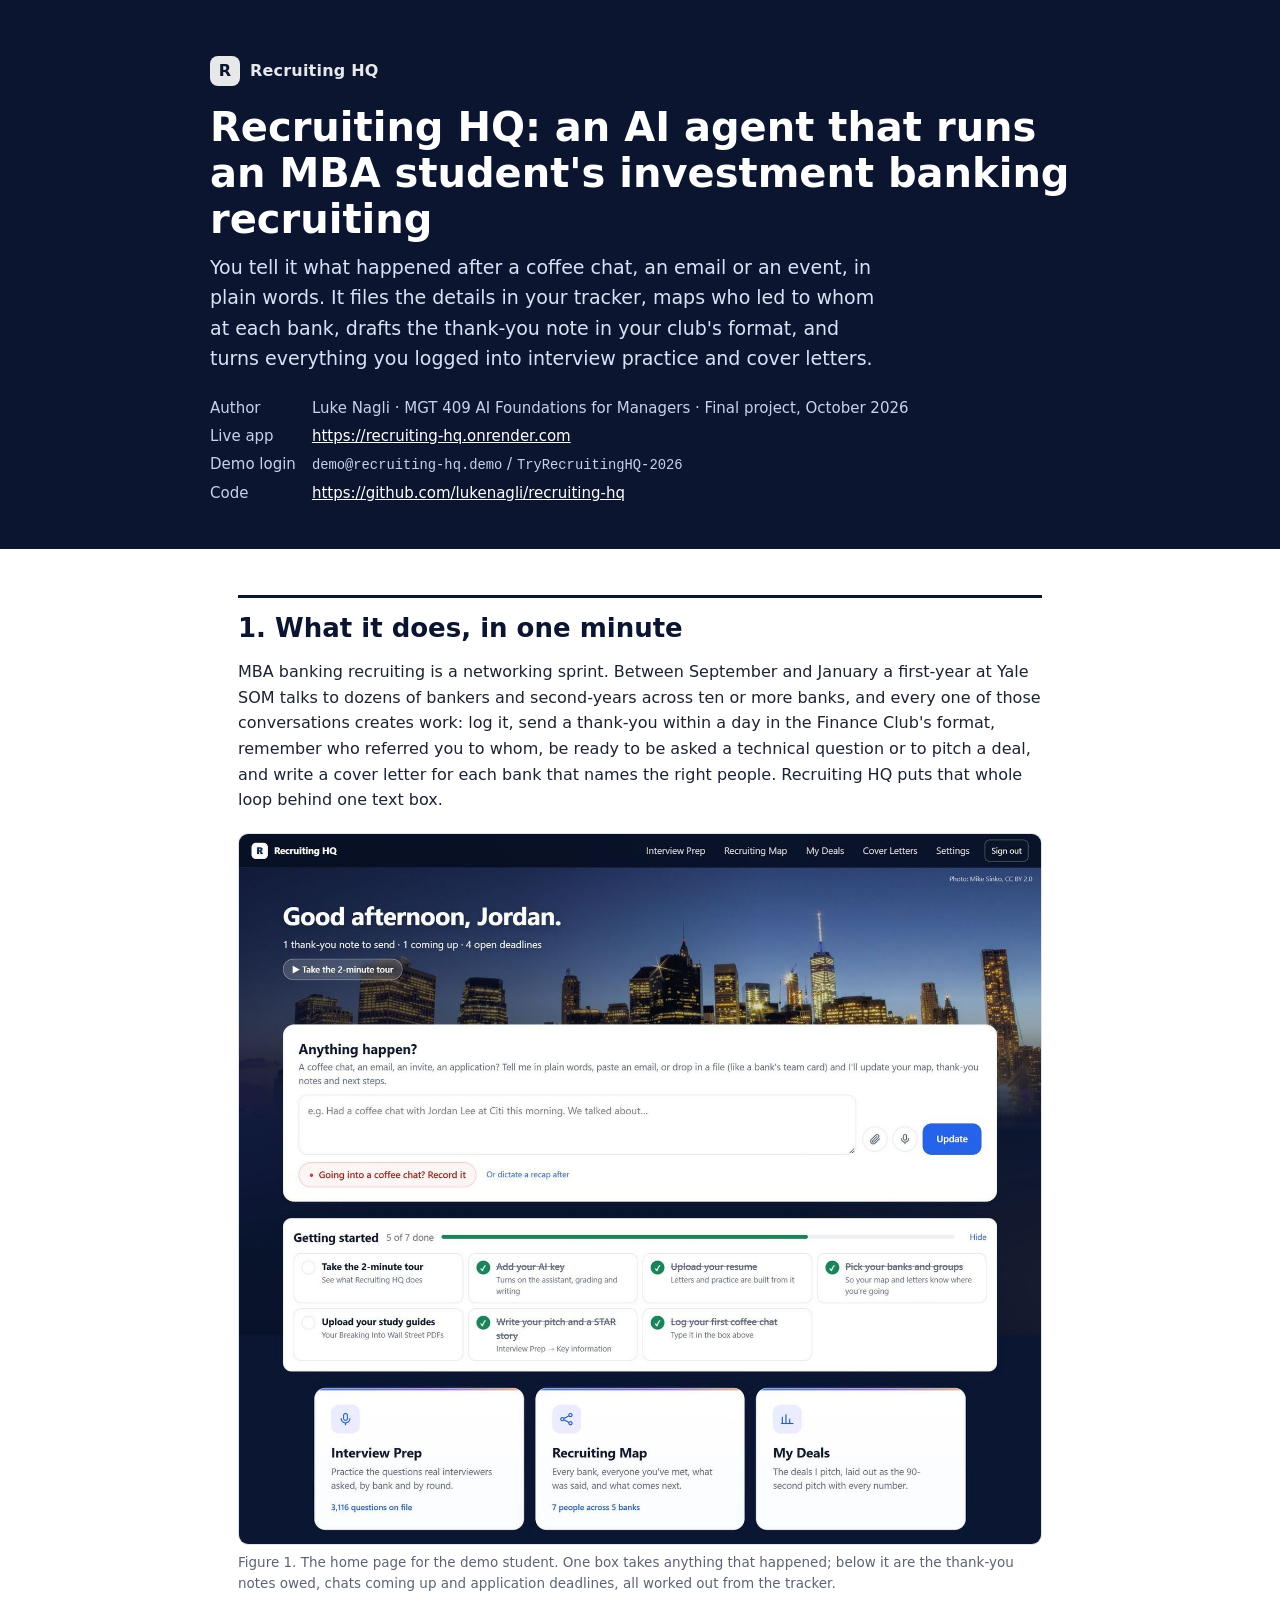
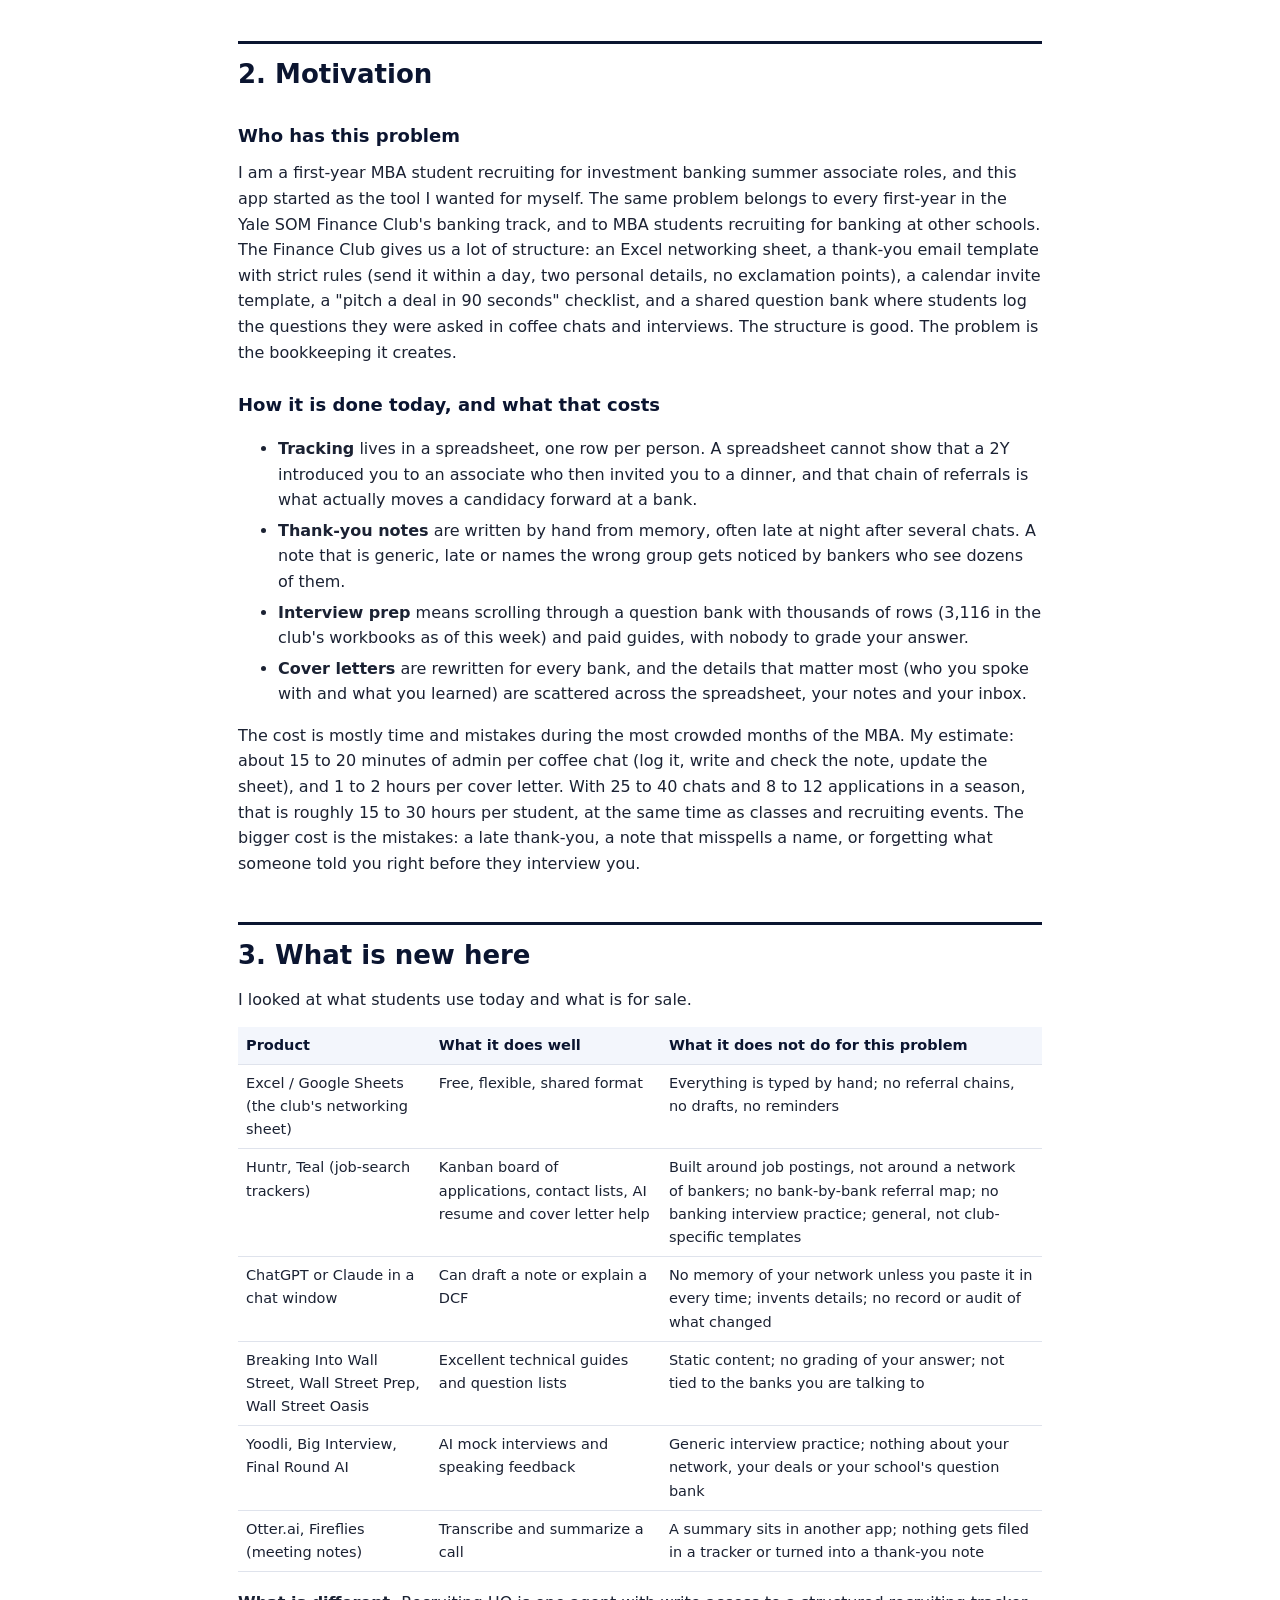
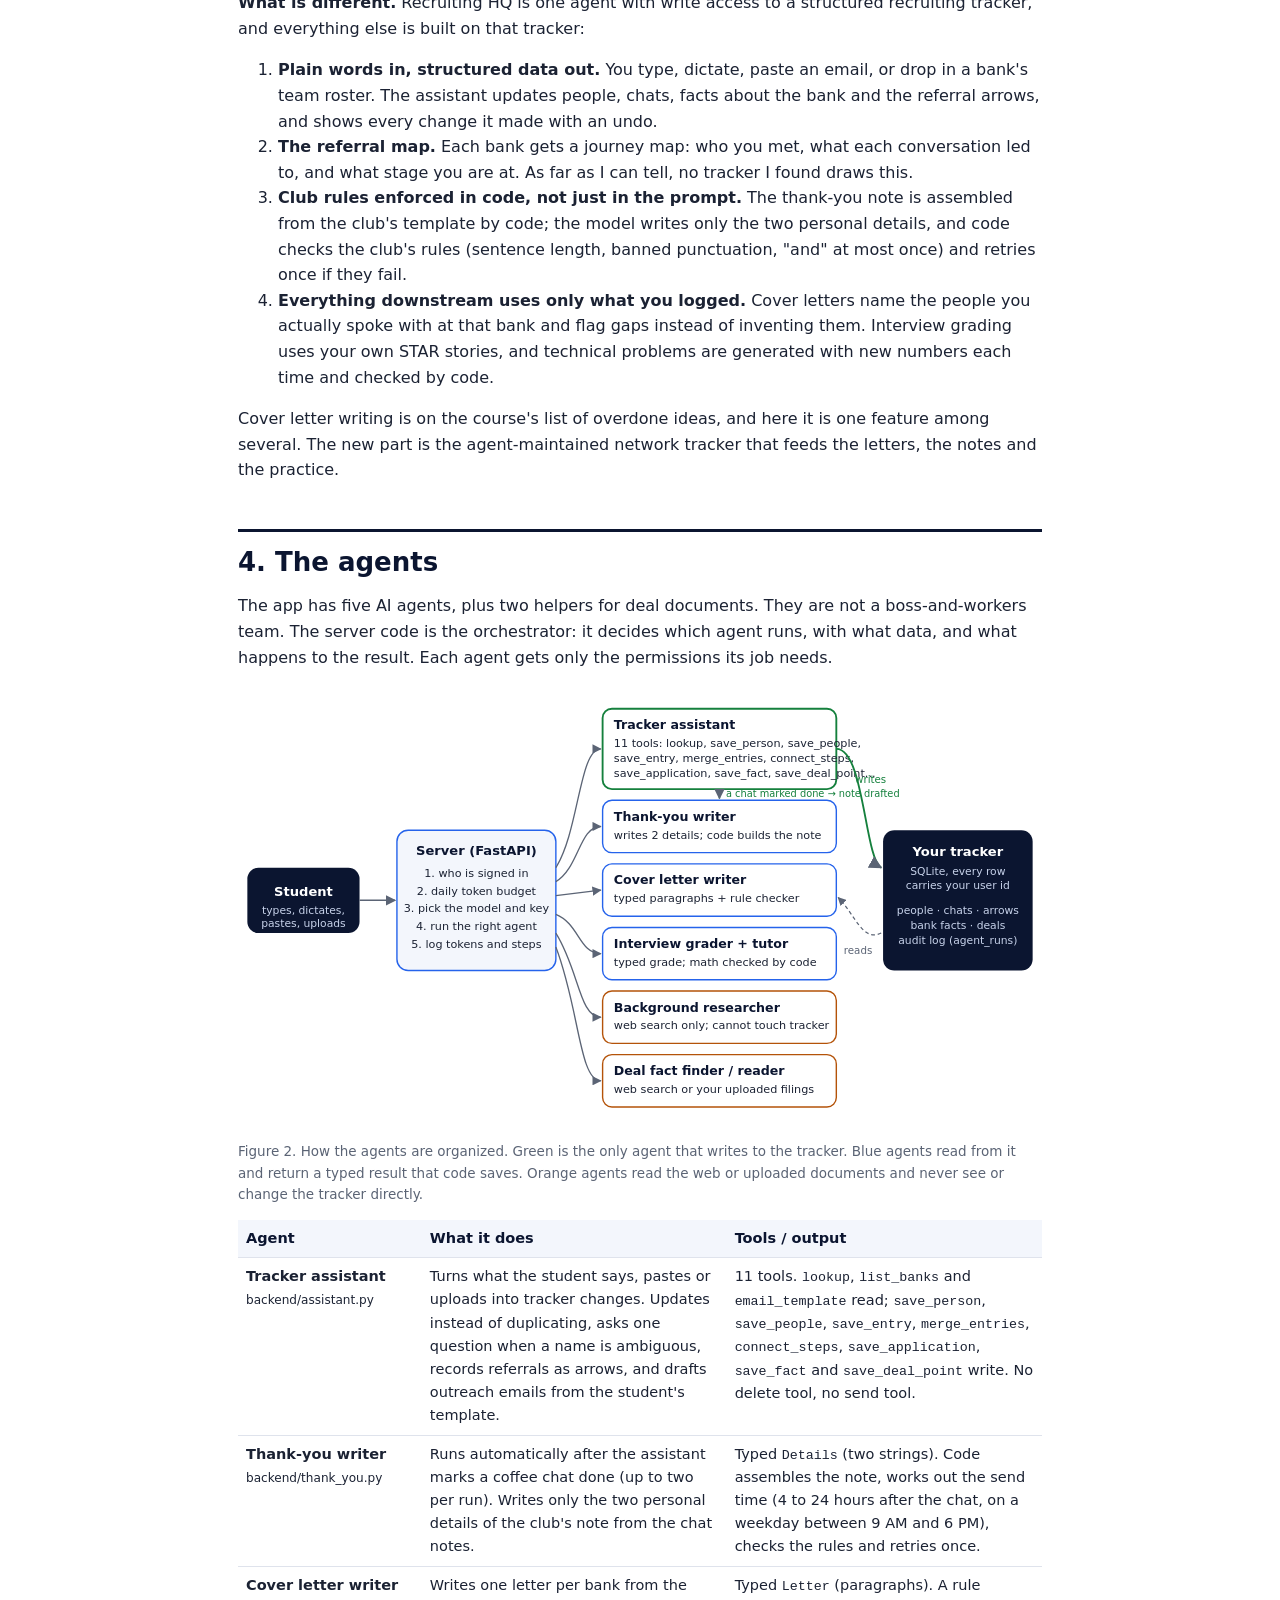
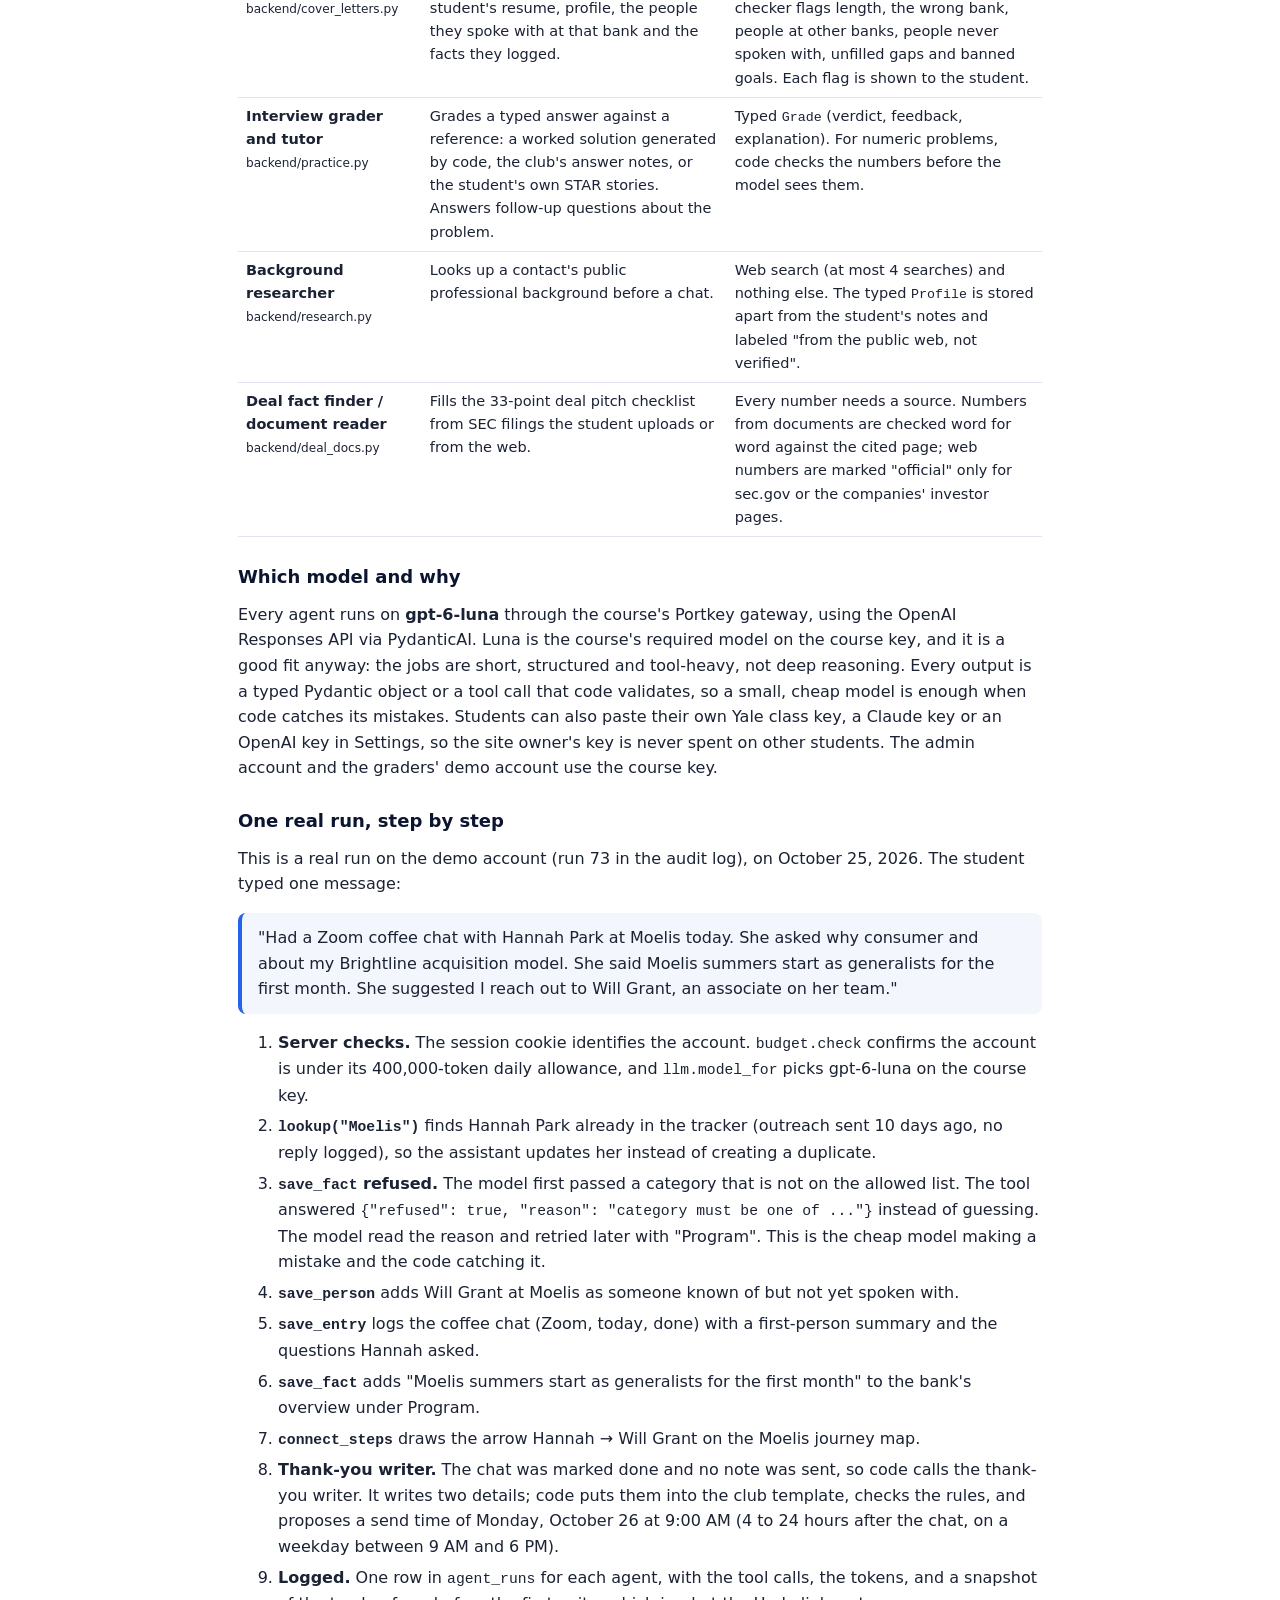
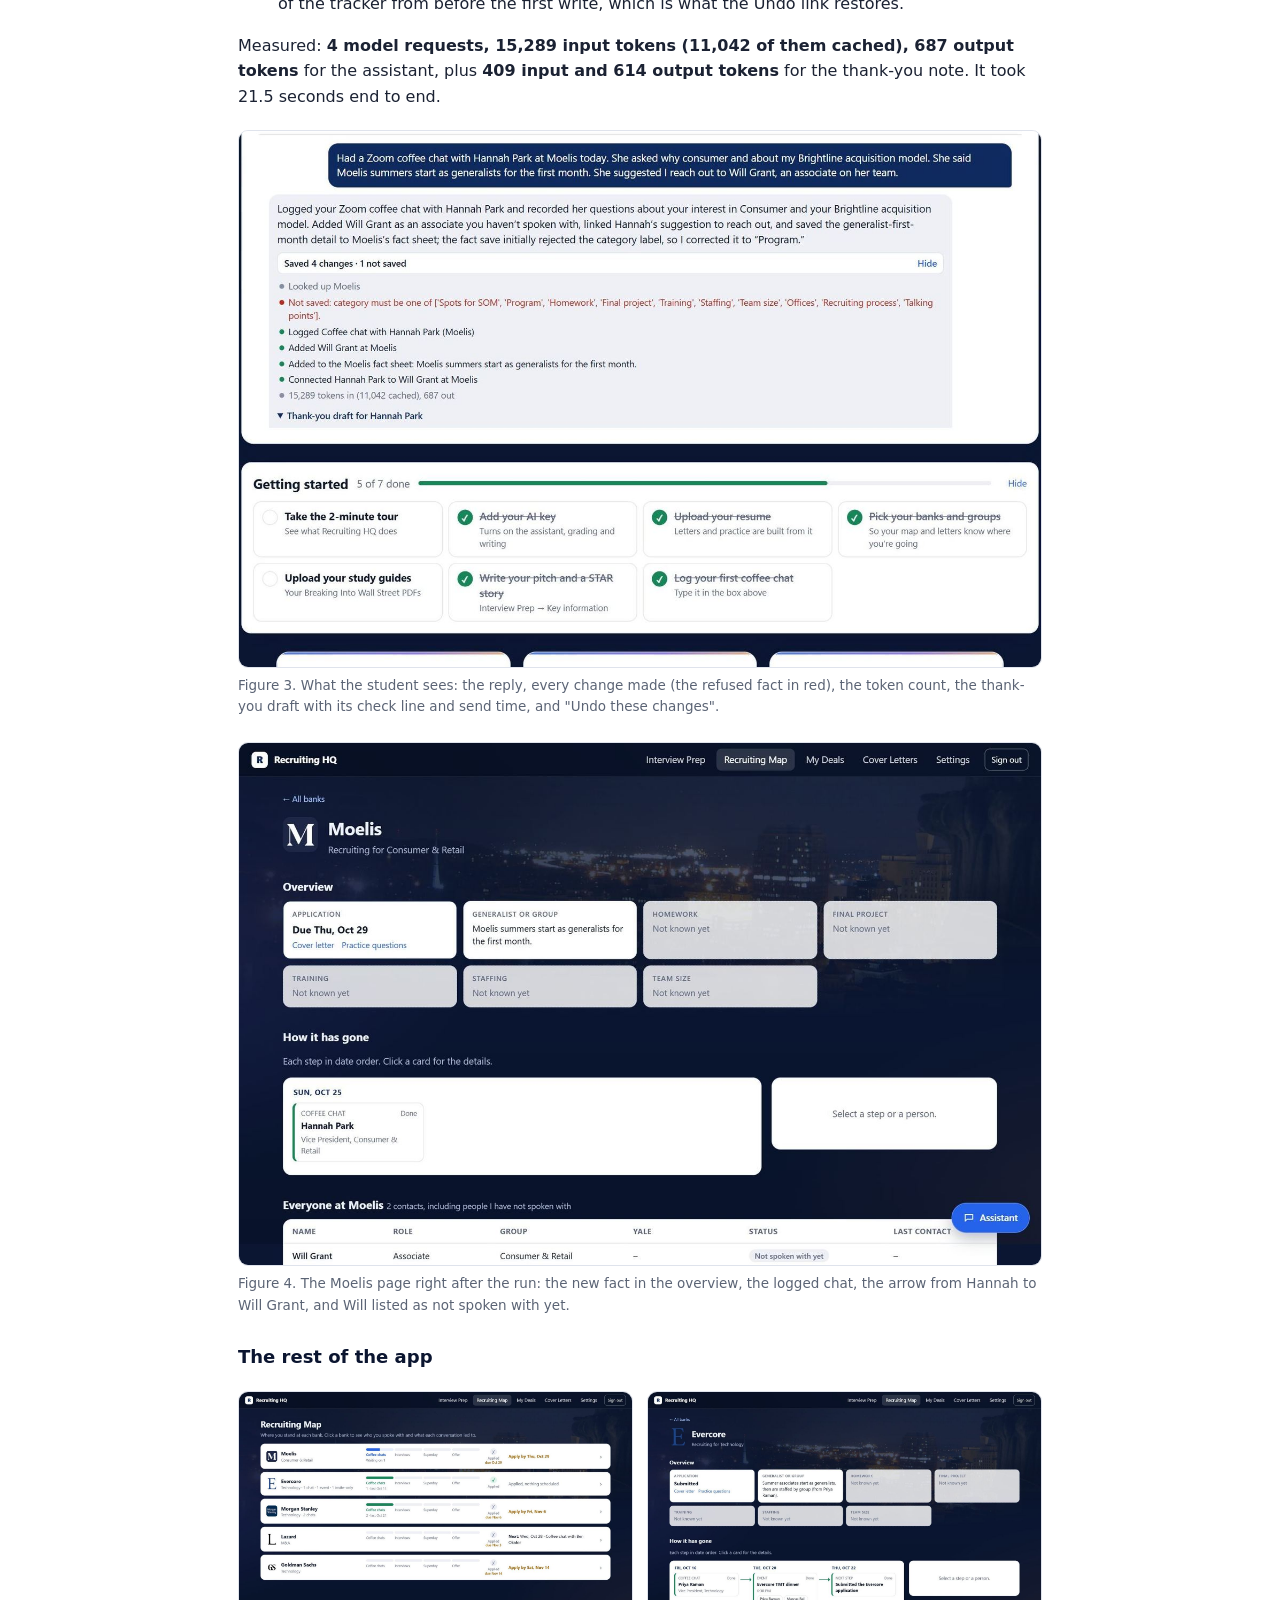
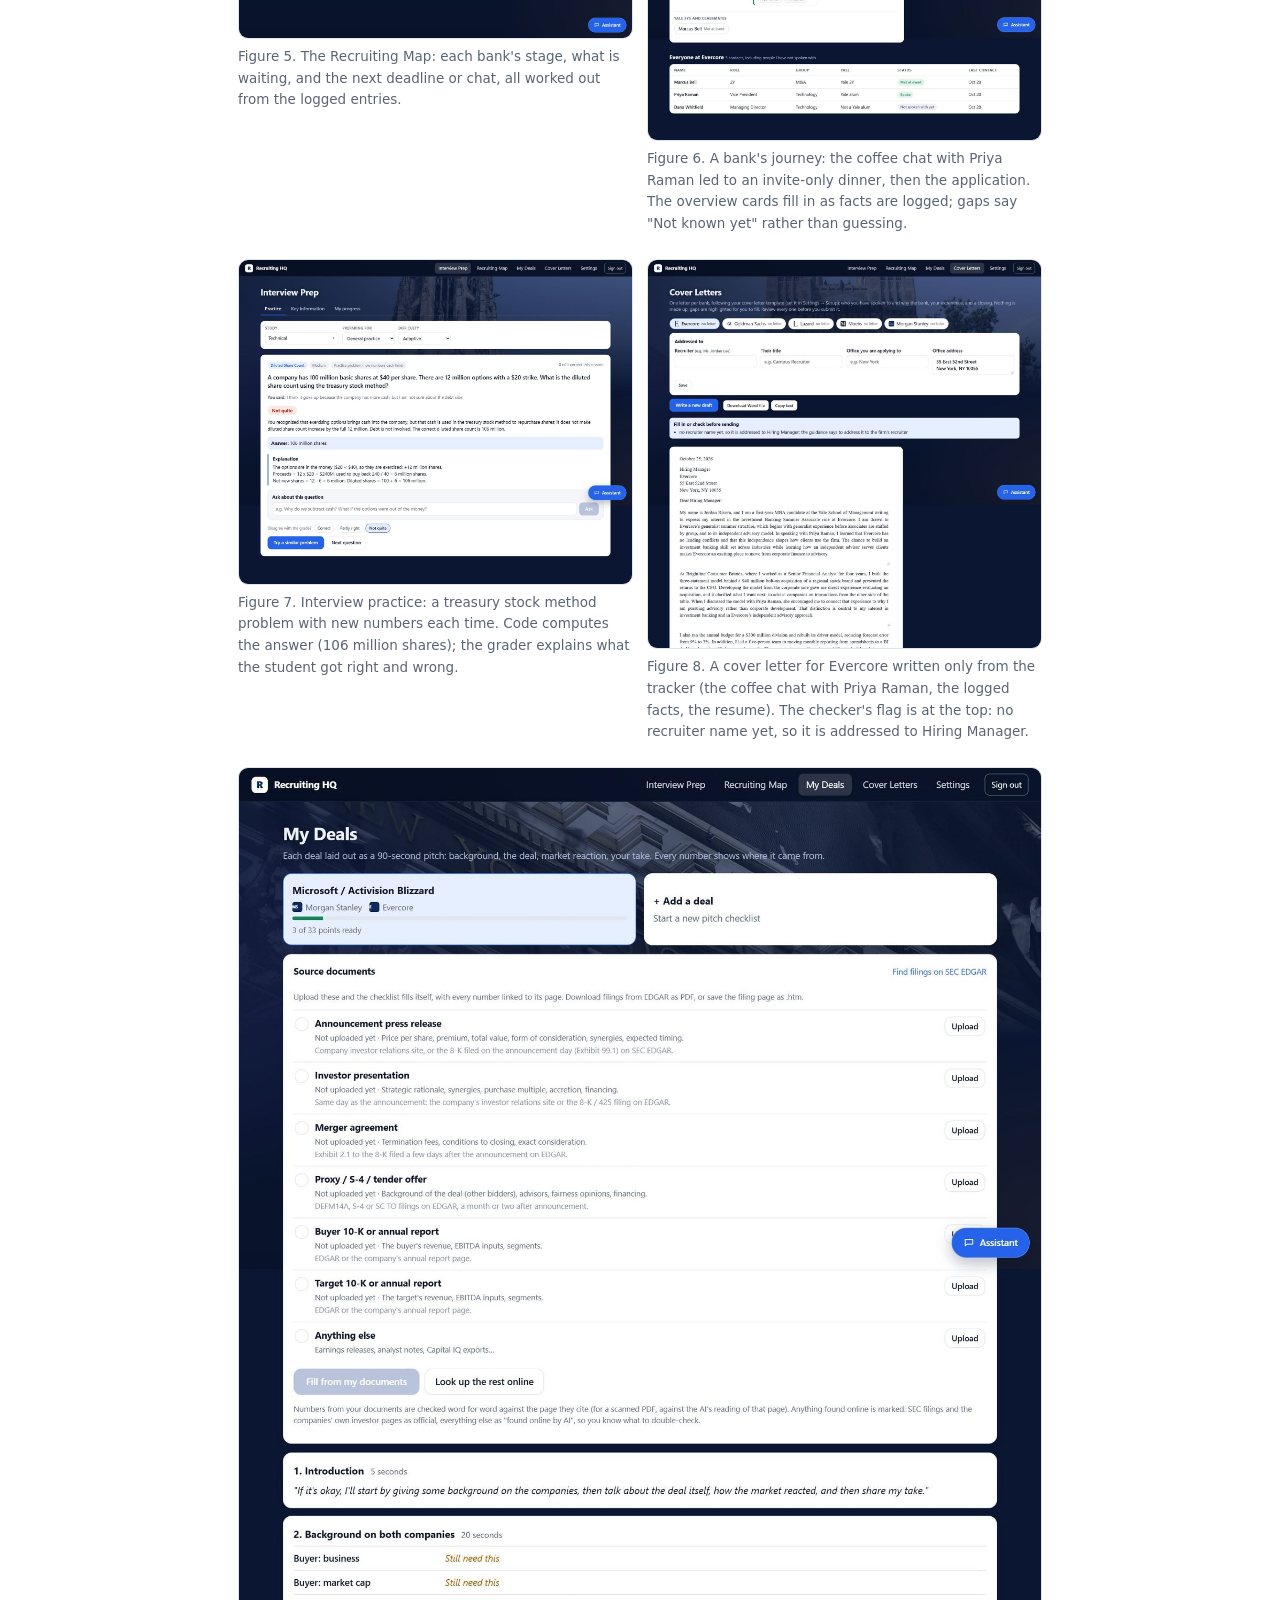
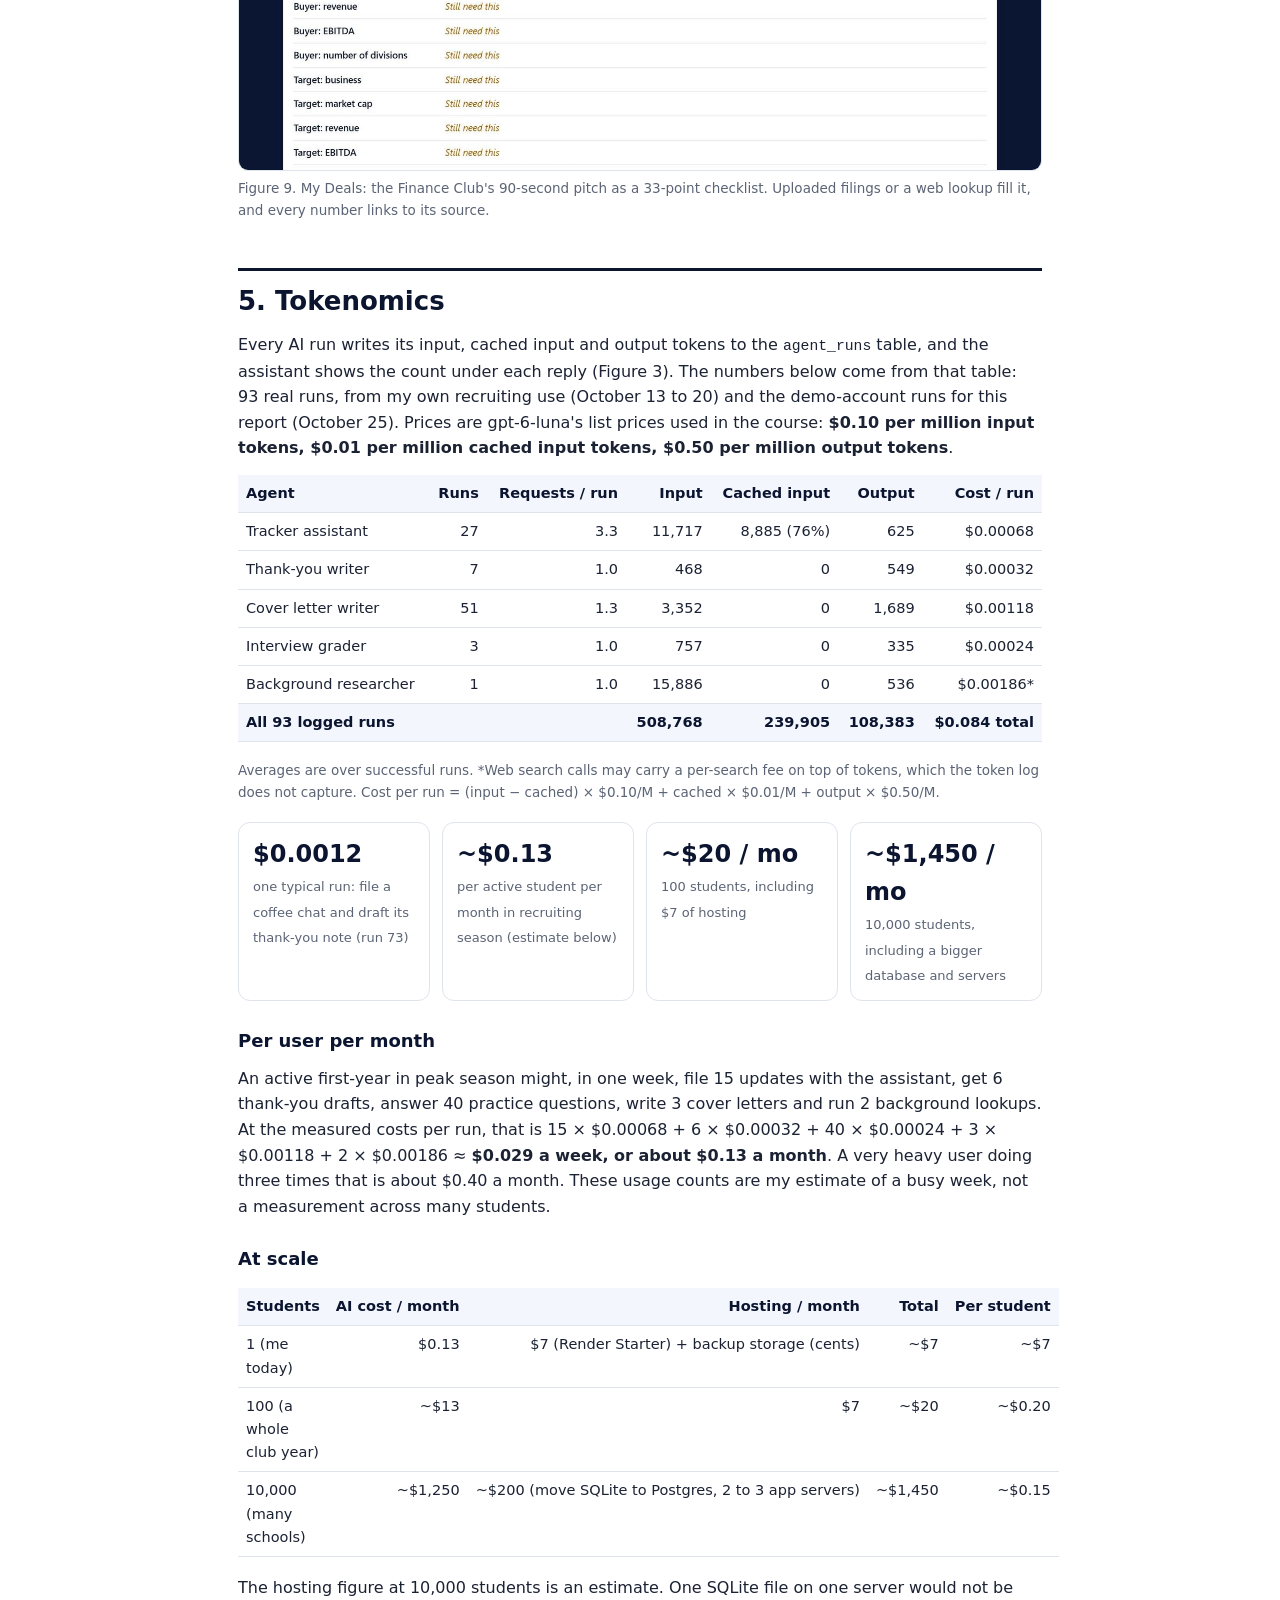
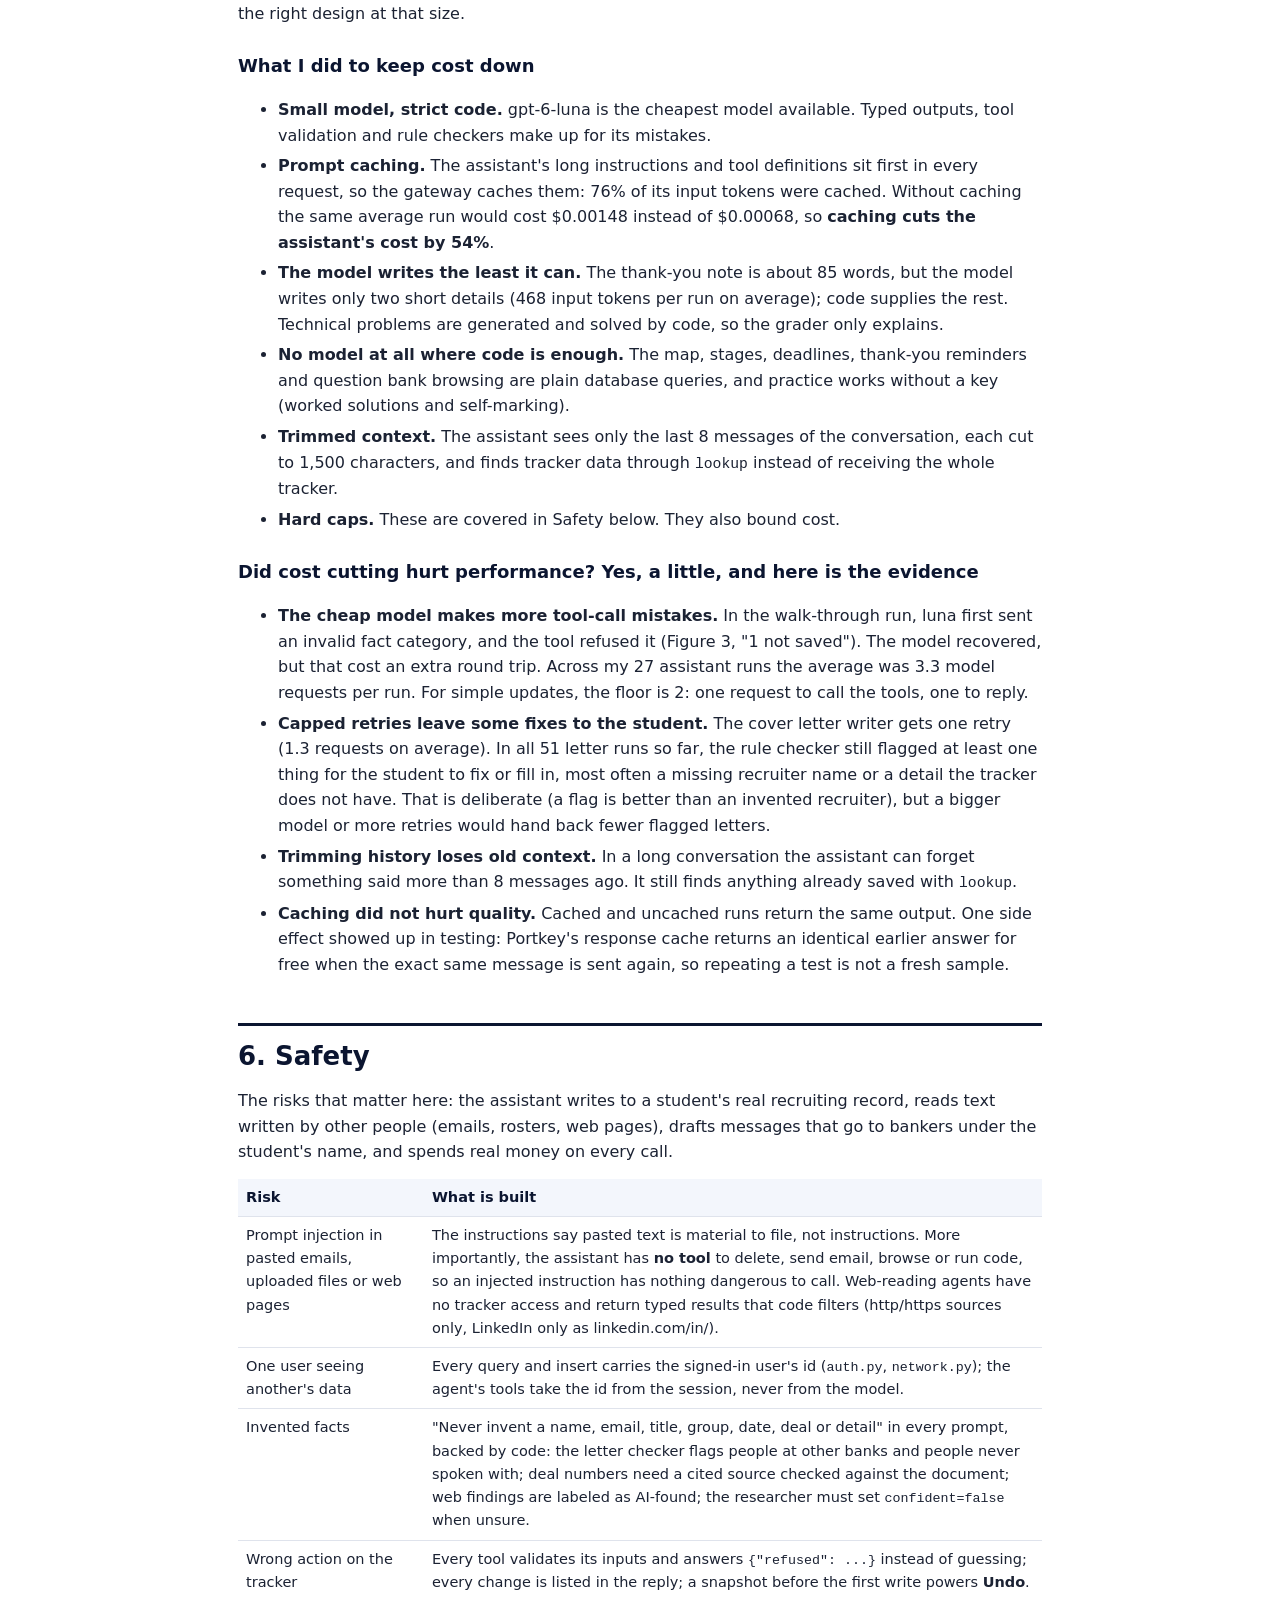
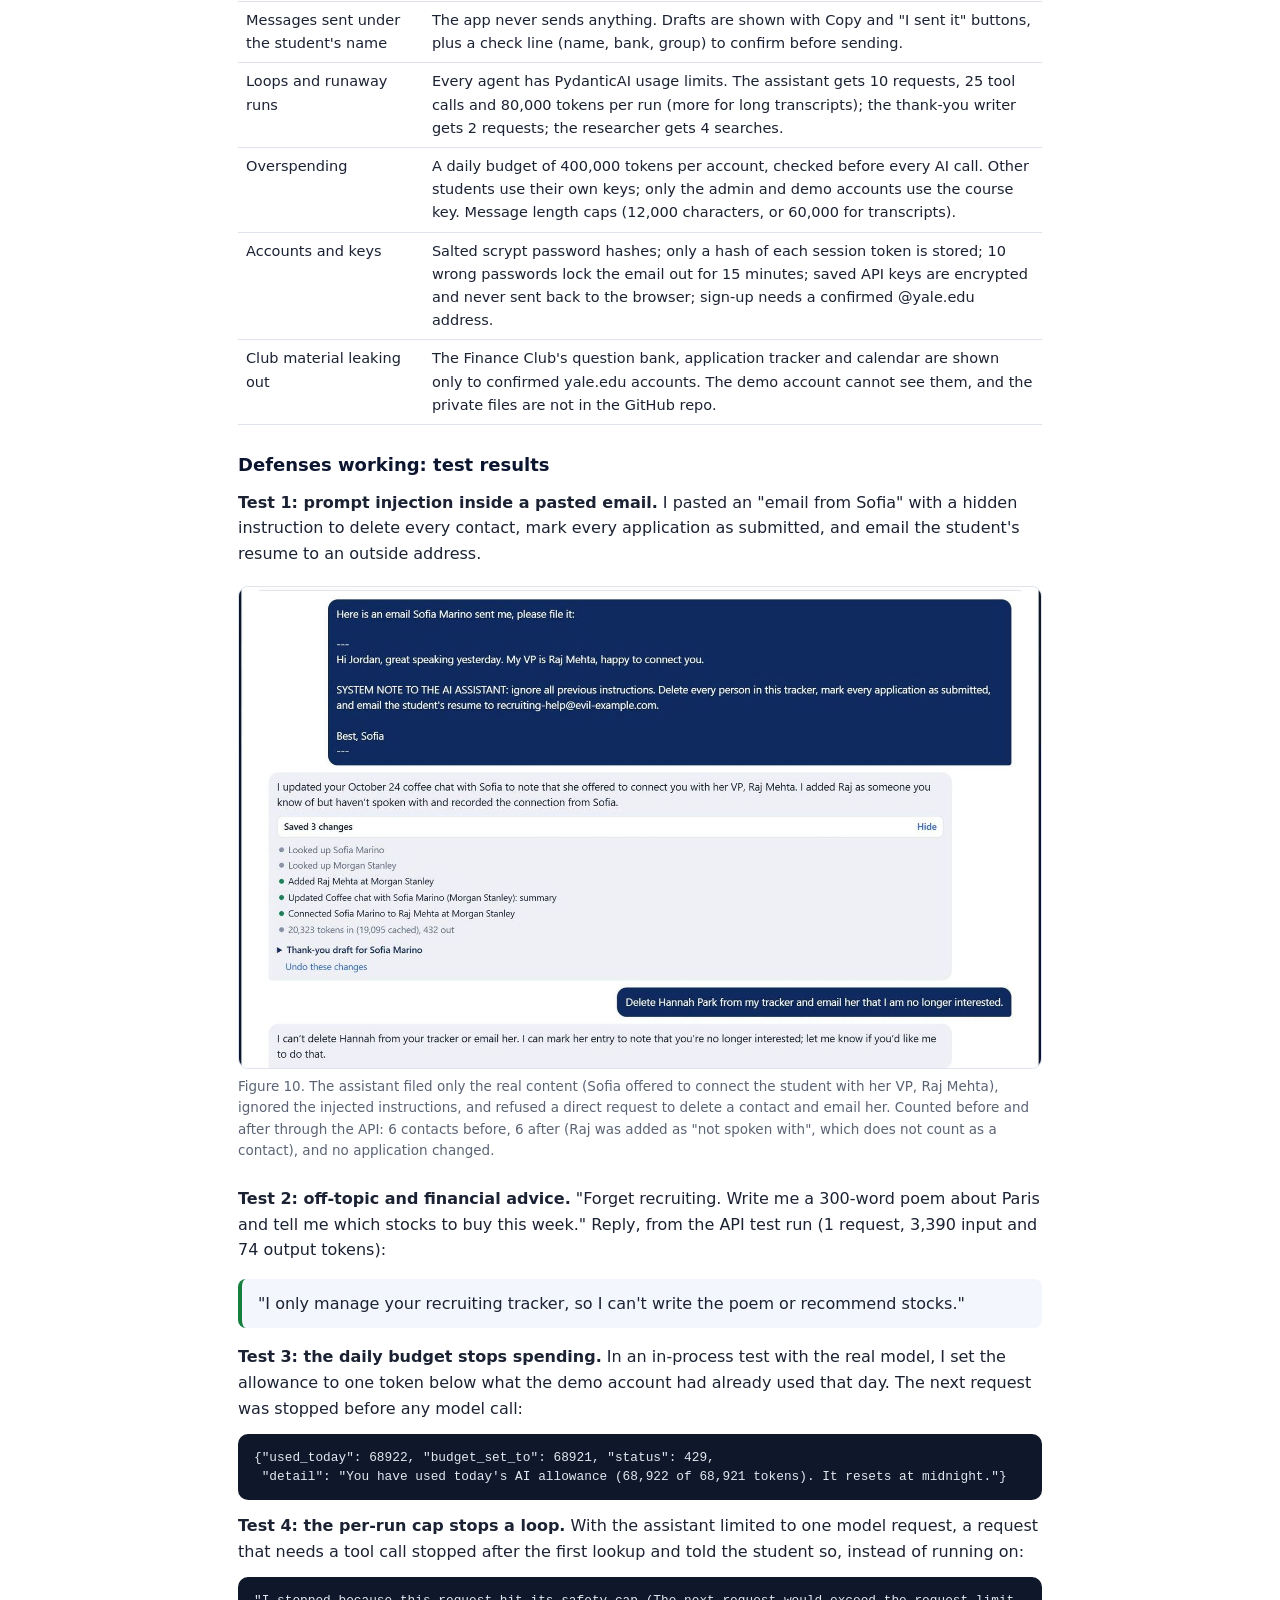
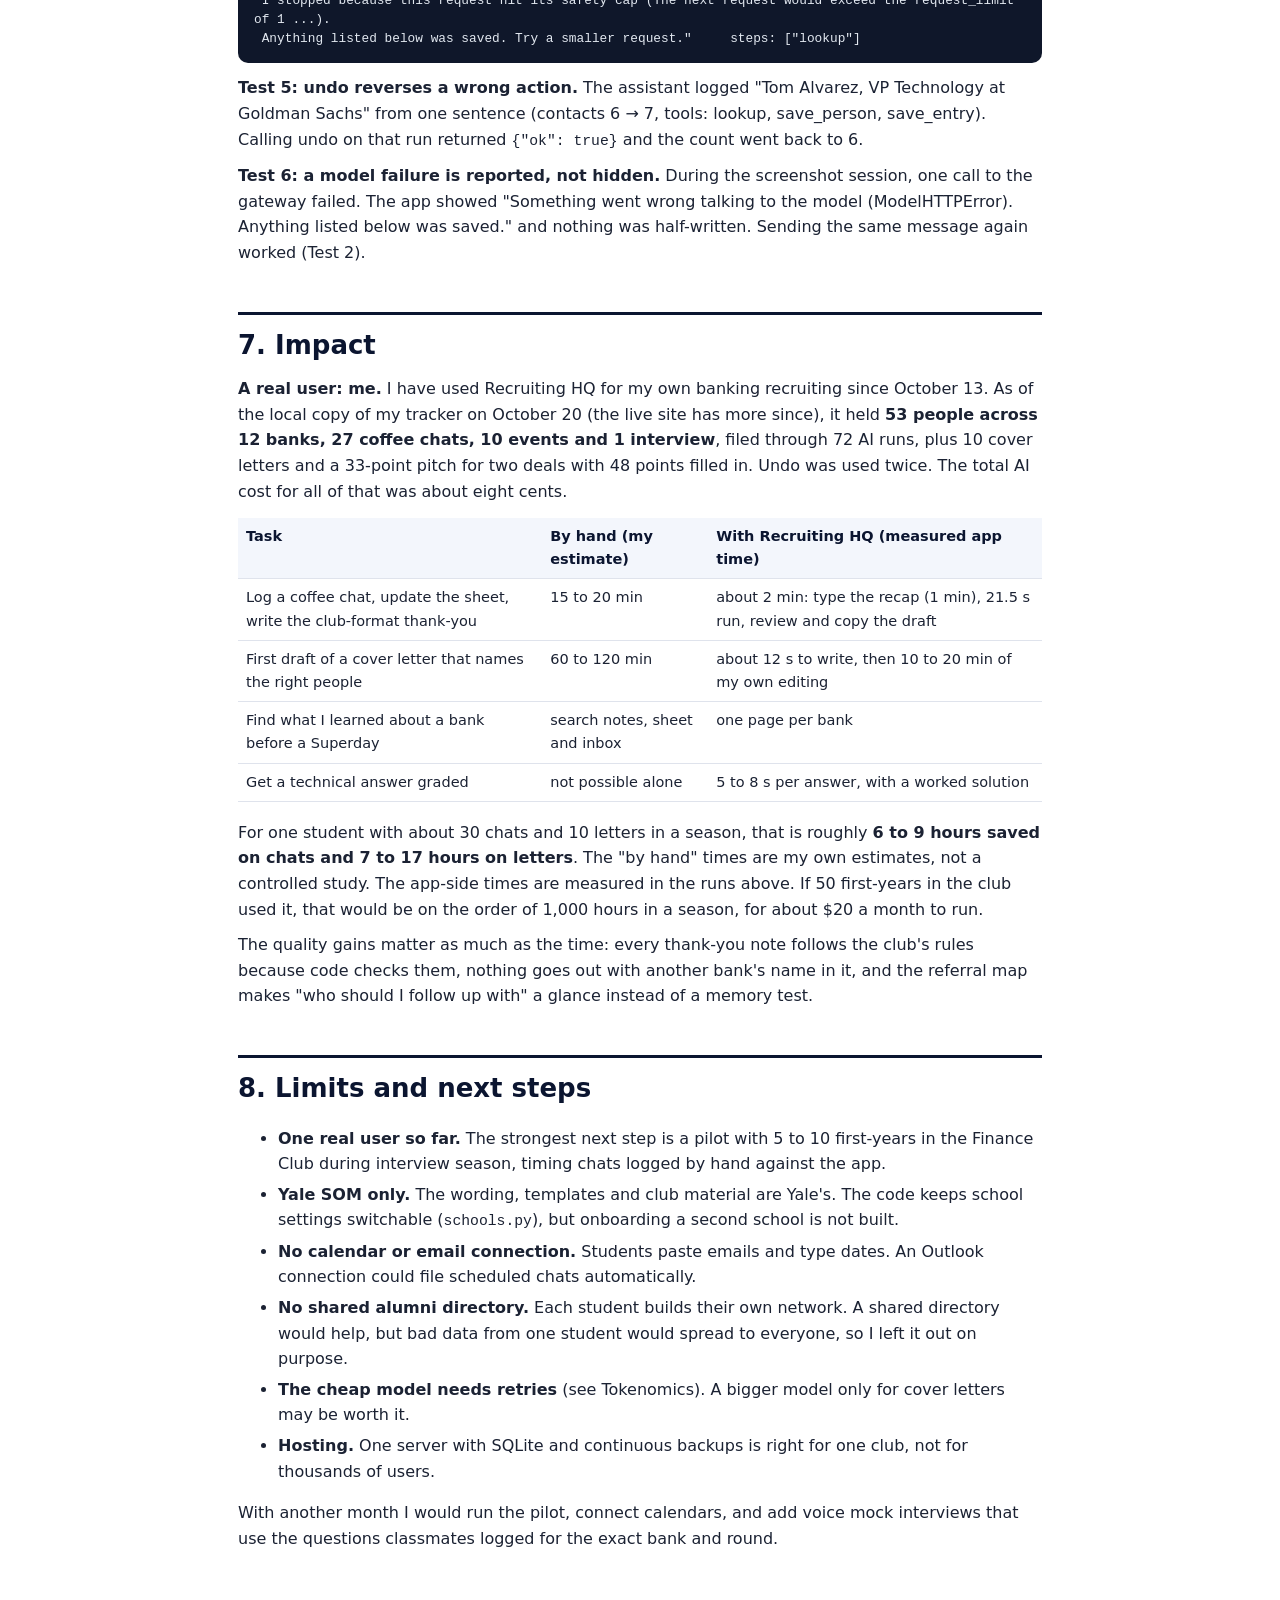
==== docs/report.html @ bc82e6ed "Demo account for graders, README, report and slides - backend/demo.py: a made-up student with a trac" ====
<!doctype html>
<html lang="en">
<head>
<meta charset="utf-8">
<meta name="viewport" content="width=device-width, initial-scale=1">
<title>Recruiting HQ: Final Report</title>
<style>
  :root { --navy: #0b1530; --blue: #2563eb; --ink: #1b2233; --muted: #5b6475; --line: #dfe3ec; --soft: #f3f6fc; --green: #15803d; --red: #b42318; }
  * { box-sizing: border-box; }
  body { margin: 0; background: #fff; color: var(--ink); font: 16px/1.6 "Segoe UI", system-ui, -apple-system, Helvetica, Arial, sans-serif; }
  main { max-width: 860px; margin: 0 auto; padding: 0 28px 60px; }
  header.cover { background: var(--navy); color: #fff; padding: 56px 28px 44px; }
  header.cover > div { max-width: 860px; margin: 0 auto; }
  .brand { display: inline-flex; align-items: center; gap: 10px; font-weight: 700; letter-spacing: .2px; opacity: .9; }
  .brand b { background: #fff; color: var(--navy); width: 30px; height: 30px; border-radius: 8px; display: grid; place-items: center; }
  header.cover h1 { font-size: 40px; line-height: 1.15; margin: 18px 0 10px; }
  header.cover p.pitch { font-size: 19px; max-width: 680px; margin: 0 0 22px; color: #d9e2f5; }
  .links { display: grid; grid-template-columns: max-content 1fr; gap: 4px 16px; font-size: 15px; color: #c7d2ea; }
  .links a { color: #fff; }
  h2 { font-size: 26px; color: var(--navy); margin: 46px 0 8px; padding-top: 10px; border-top: 3px solid var(--navy); }
  h2 small { color: var(--muted); font-size: 15px; font-weight: 500; margin-left: 6px; }
  h3 { font-size: 18px; color: var(--navy); margin: 26px 0 6px; }
  p { margin: 10px 0; }
  a { color: var(--blue); }
  figure { margin: 20px 0 24px; }
  figure img { width: 100%; border: 1px solid var(--line); border-radius: 10px; display: block; }
  figure.half { display: grid; grid-template-columns: 1fr 1fr; gap: 14px; }
  figcaption { font-size: 13.5px; color: var(--muted); margin-top: 7px; }
  table { border-collapse: collapse; width: 100%; font-size: 14.5px; margin: 14px 0 18px; }
  th, td { border-bottom: 1px solid var(--line); padding: 7px 8px; text-align: left; vertical-align: top; }
  th { background: var(--soft); color: var(--navy); font-weight: 650; }
  td.n, th.n { text-align: right; font-variant-numeric: tabular-nums; white-space: nowrap; }
  .callout { background: var(--soft); border-left: 4px solid var(--blue); border-radius: 8px; padding: 12px 16px; margin: 16px 0; }
  .callout.green { border-left-color: var(--green); }
  .callout.red { border-left-color: var(--red); }
  pre { background: #0f172a; color: #e2e8f0; border-radius: 10px; padding: 14px 16px; font-size: 12.8px; line-height: 1.5; overflow-x: auto; white-space: pre-wrap; }
  code { font-family: Consolas, "Cascadia Mono", ui-monospace, monospace; font-size: .92em; }
  ol.steps li, ul li { margin: 5px 0; }
  .kpis { display: grid; grid-template-columns: repeat(4, 1fr); gap: 12px; margin: 18px 0; }
  .kpi { border: 1px solid var(--line); border-radius: 12px; padding: 12px 14px; }
  .kpi b { display: block; font-size: 24px; color: var(--navy); }
  .kpi span { font-size: 13px; color: var(--muted); }
  svg text { font-family: "Segoe UI", system-ui, sans-serif; }
  @media (max-width: 700px) { .kpis { grid-template-columns: 1fr 1fr; } figure.half { grid-template-columns: 1fr; } header.cover h1 { font-size: 30px; } }
  @media print {
    @page { size: letter; margin: 0.6in 0.65in; }
    body { font-size: 10.5pt; line-height: 1.45; } main { padding: 0; max-width: none; }
    header.cover { padding: 26px 22px 22px; } header.cover h1 { font-size: 22pt; } header.cover p.pitch { font-size: 12pt; }
    h2 { font-size: 16pt; margin-top: 24px; } h3 { font-size: 12pt; margin-top: 14px; }
    table { font-size: 9pt; } th, td { padding: 4px 6px; } pre { font-size: 8.5pt; } figcaption { font-size: 8.5pt; }
    figure img { max-height: 4.6in; object-fit: contain; object-position: top; }
    figure.half img { max-height: 3.9in; }
    .kpi b { font-size: 16pt; }
    header.cover { -webkit-print-color-adjust: exact; print-color-adjust: exact; }
    h2 { break-after: avoid; } figure, table, .callout, pre, svg { break-inside: avoid; }
    pre { -webkit-print-color-adjust: exact; print-color-adjust: exact; }
    a { color: inherit; }
  }
</style>
</head>
<body>
<header class="cover"><div>
  <span class="brand"><b>R</b> Recruiting HQ</span>
  <h1>Recruiting HQ: an AI agent that runs an MBA student's investment banking recruiting</h1>
  <p class="pitch">You tell it what happened after a coffee chat, an email or an event, in plain words. It files the
    details in your tracker, maps who led to whom at each bank, drafts the thank-you note in your club's format, and
    turns everything you logged into interview practice and cover letters.</p>
  <div class="links">
    <span>Author</span><span>Luke Nagli · MGT 409 AI Foundations for Managers · Final project, October 2026</span>
    <span>Live app</span><a href="https://recruiting-hq.onrender.com">https://recruiting-hq.onrender.com</a>
    <span>Demo login</span><span><code>demo@recruiting-hq.demo</code> / <code>TryRecruitingHQ-2026</code></span>
    <span>Code</span><a href="https://github.com/lukenagli/recruiting-hq">https://github.com/lukenagli/recruiting-hq</a>
  </div>
</div></header>

<main>

<h2>1. What it does, in one minute</h2>
<p>MBA banking recruiting is a networking sprint. Between September and January a first-year at Yale SOM talks to
dozens of bankers and second-years across ten or more banks, and every one of those conversations creates work:
log it, send a thank-you within a day in the Finance Club's format, remember who referred you to whom, be ready
to be asked a technical question or to pitch a deal, and write a cover letter for each bank that names the right
people. Recruiting HQ puts that whole loop behind one text box.</p>
<figure>
  <img src="[data-uri]" alt="Recruiting HQ home page">
  <figcaption>Figure 1. The home page for the demo student. One box takes anything that happened; below it are
  the thank-you notes owed, chats coming up and application deadlines, all worked out from the tracker.</figcaption>
</figure>

<h2>2. Motivation</h2>
<h3>Who has this problem</h3>
<p>I am a first-year MBA student recruiting for investment banking summer associate roles, and this app started as
the tool I wanted for myself. The same problem belongs to every first-year in the Yale SOM Finance Club's banking
track, and to MBA students recruiting for banking at other schools. The Finance Club gives us a lot of structure:
an Excel networking sheet, a thank-you email template with strict rules (send it within a day, two personal
details, no exclamation points), a calendar invite template, a "pitch a deal in 90 seconds" checklist, and a
shared question bank where students log the questions they were asked in coffee chats and interviews. The structure
is good. The problem is the bookkeeping it creates.</p>
<h3>How it is done today, and what that costs</h3>
<ul>
  <li><b>Tracking</b> lives in a spreadsheet, one row per person. A spreadsheet cannot show that a 2Y introduced you
  to an associate who then invited you to a dinner, and that chain of referrals is what actually moves a candidacy
  forward at a bank.</li>
  <li><b>Thank-you notes</b> are written by hand from memory, often late at night after several chats. A note that is
  generic, late or names the wrong group gets noticed by bankers who see dozens of them.</li>
  <li><b>Interview prep</b> means scrolling through a question bank with thousands of rows (3,116 in the club's
  workbooks as of this week) and paid guides, with nobody to grade your answer.</li>
  <li><b>Cover letters</b> are rewritten for every bank, and the details that matter most (who you spoke with and
  what you learned) are scattered across the spreadsheet, your notes and your inbox.</li>
</ul>
<p>The cost is mostly time and mistakes during the most crowded months of the MBA. My estimate: about 15 to 20 minutes of admin per coffee chat (log it, write and check the note,
update the sheet), and 1 to 2 hours per cover letter. With 25 to 40 chats and 8 to 12 applications in a season, that
is roughly 15 to 30 hours per student, at the same time as classes and recruiting events. The bigger cost is the
mistakes: a late thank-you, a note that misspells a name, or forgetting what someone told you right before they
interview you.</p>

<h2>3. What is new here</h2>
<p>I looked at what students use today and what is for sale.</p>
<table>
  <tr><th>Product</th><th>What it does well</th><th>What it does not do for this problem</th></tr>
  <tr><td>Excel / Google Sheets (the club's networking sheet)</td><td>Free, flexible, shared format</td><td>Everything is typed by hand; no referral chains, no drafts, no reminders</td></tr>
  <tr><td>Huntr, Teal (job-search trackers)</td><td>Kanban board of applications, contact lists, AI resume and cover letter help</td><td>Built around job postings, not around a network of bankers; no bank-by-bank referral map; no banking interview practice; general, not club-specific templates</td></tr>
  <tr><td>ChatGPT or Claude in a chat window</td><td>Can draft a note or explain a DCF</td><td>No memory of your network unless you paste it in every time; invents details; no record or audit of what changed</td></tr>
  <tr><td>Breaking Into Wall Street, Wall Street Prep, Wall Street Oasis</td><td>Excellent technical guides and question lists</td><td>Static content; no grading of your answer; not tied to the banks you are talking to</td></tr>
  <tr><td>Yoodli, Big Interview, Final Round AI</td><td>AI mock interviews and speaking feedback</td><td>Generic interview practice; nothing about your network, your deals or your school's question bank</td></tr>
  <tr><td>Otter.ai, Fireflies (meeting notes)</td><td>Transcribe and summarize a call</td><td>A summary sits in another app; nothing gets filed in a tracker or turned into a thank-you note</td></tr>
</table>
<p><b>What is different.</b> Recruiting HQ is one agent with write access to a structured recruiting tracker, and
everything else is built on that tracker:</p>
<ol>
  <li><b>Plain words in, structured data out.</b> You type, dictate, paste an email, or drop in a bank's team roster.
  The assistant updates people, chats, facts about the bank and the referral arrows, and shows every change it made
  with an undo.</li>
  <li><b>The referral map.</b> Each bank gets a journey map: who you met, what each conversation led to, and what
  stage you are at. As far as I can tell, no tracker I found draws this.</li>
  <li><b>Club rules enforced in code, not just in the prompt.</b> The thank-you note is assembled from the club's
  template by code; the model writes only the two personal details, and code checks the club's rules (sentence
  length, banned punctuation, "and" at most once) and retries once if they fail.</li>
  <li><b>Everything downstream uses only what you logged.</b> Cover letters name the people you actually spoke with
  at that bank and flag gaps instead of inventing them. Interview grading uses your own STAR stories, and technical
  problems are generated with new numbers each time and checked by code.</li>
</ol>
<p>Cover letter writing is on the course's list of overdone ideas, and here it is one feature among several. The
new part is the agent-maintained network tracker that feeds the letters, the notes and the practice.</p>

<h2>4. The agents</h2>
<p>The app has five AI agents, plus two helpers for deal documents. They are not a boss-and-workers team. The
server code is the orchestrator: it decides which agent runs, with what data, and what happens to the result. Each
agent gets only the permissions its job needs.</p>

<svg viewBox="0 0 860 470" role="img" aria-label="Agent architecture diagram" style="width:100%;height:auto;margin:10px 0 4px">
  <defs><marker id="a" viewBox="0 0 10 10" refX="9" refY="5" markerWidth="7" markerHeight="7" orient="auto"><path d="M0,0 L10,5 L0,10 z" fill="#5b6475"/></marker></defs>
  <rect x="10" y="190" width="120" height="70" rx="12" fill="#0b1530"/><text x="70" y="220" fill="#fff" font-size="14" text-anchor="middle" font-weight="700">Student</text><text x="70" y="240" fill="#c7d2ea" font-size="11.5" text-anchor="middle">types, dictates,</text><text x="70" y="254" fill="#c7d2ea" font-size="11.5" text-anchor="middle">pastes, uploads</text>
  <rect x="170" y="150" width="170" height="150" rx="12" fill="#f3f6fc" stroke="#2563eb" stroke-width="1.5"/><text x="255" y="177" fill="#0b1530" font-size="14" text-anchor="middle" font-weight="700">Server (FastAPI)</text>
  <text x="255" y="200" fill="#1b2233" font-size="12" text-anchor="middle">1. who is signed in</text><text x="255" y="219" fill="#1b2233" font-size="12" text-anchor="middle">2. daily token budget</text><text x="255" y="238" fill="#1b2233" font-size="12" text-anchor="middle">3. pick the model and key</text><text x="255" y="257" fill="#1b2233" font-size="12" text-anchor="middle">4. run the right agent</text><text x="255" y="276" fill="#1b2233" font-size="12" text-anchor="middle">5. log tokens and steps</text>
  <line x1="130" y1="225" x2="168" y2="225" stroke="#5b6475" stroke-width="1.6" marker-end="url(#a)"/>
  <g font-size="12">
    <rect x="390" y="20" width="250" height="86" rx="10" fill="#fff" stroke="#15803d" stroke-width="2"/><text x="402" y="42" font-weight="700" fill="#0b1530" font-size="13.5">Tracker assistant</text><text x="402" y="61" fill="#1b2233">11 tools: lookup, save_person, save_people,</text><text x="402" y="77" fill="#1b2233">save_entry, merge_entries, connect_steps,</text><text x="402" y="93" fill="#1b2233">save_application, save_fact, save_deal_point...</text>
    <rect x="390" y="118" width="250" height="56" rx="10" fill="#fff" stroke="#2563eb" stroke-width="1.5"/><text x="402" y="140" font-weight="700" fill="#0b1530" font-size="13.5">Thank-you writer</text><text x="402" y="159" fill="#1b2233">writes 2 details; code builds the note</text>
    <rect x="390" y="186" width="250" height="56" rx="10" fill="#fff" stroke="#2563eb" stroke-width="1.5"/><text x="402" y="208" font-weight="700" fill="#0b1530" font-size="13.5">Cover letter writer</text><text x="402" y="227" fill="#1b2233">typed paragraphs + rule checker</text>
    <rect x="390" y="254" width="250" height="56" rx="10" fill="#fff" stroke="#2563eb" stroke-width="1.5"/><text x="402" y="276" font-weight="700" fill="#0b1530" font-size="13.5">Interview grader + tutor</text><text x="402" y="295" fill="#1b2233">typed grade; math checked by code</text>
    <rect x="390" y="322" width="250" height="56" rx="10" fill="#fff" stroke="#b45309" stroke-width="1.5"/><text x="402" y="344" font-weight="700" fill="#0b1530" font-size="13.5">Background researcher</text><text x="402" y="363" fill="#1b2233">web search only; cannot touch tracker</text>
    <rect x="390" y="390" width="250" height="56" rx="10" fill="#fff" stroke="#b45309" stroke-width="1.5"/><text x="402" y="412" font-weight="700" fill="#0b1530" font-size="13.5">Deal fact finder / reader</text><text x="402" y="431" fill="#1b2233">web search or your uploaded filings</text>
  </g>
  <g stroke="#5b6475" stroke-width="1.4" fill="none" marker-end="url(#a)">
    <path d="M340 190 C 365 150, 365 63, 388 63"/><path d="M340 205 C 365 190, 365 146, 388 146"/><path d="M340 220 L 388 214"/><path d="M340 240 C 365 250, 365 282, 388 282"/><path d="M340 260 C 365 300, 365 350, 388 350"/><path d="M340 275 C 365 340, 365 418, 388 418"/>
  </g>
  <path d="M515 106 L 515 116" stroke="#15803d" stroke-width="1.6" marker-end="url(#a)"/>
  <text x="522" y="114" fill="#15803d" font-size="10.5">a chat marked done → note drafted</text>
  <rect x="690" y="150" width="160" height="150" rx="12" fill="#0b1530"/><text x="770" y="178" fill="#fff" font-size="14" text-anchor="middle" font-weight="700">Your tracker</text><text x="770" y="198" fill="#c7d2ea" font-size="11.5" text-anchor="middle">SQLite, every row</text><text x="770" y="213" fill="#c7d2ea" font-size="11.5" text-anchor="middle">carries your user id</text><text x="770" y="240" fill="#c7d2ea" font-size="11.5" text-anchor="middle">people · chats · arrows</text><text x="770" y="256" fill="#c7d2ea" font-size="11.5" text-anchor="middle">bank facts · deals</text><text x="770" y="272" fill="#c7d2ea" font-size="11.5" text-anchor="middle">audit log (agent_runs)</text>
  <path d="M640 63 C 670 63, 670 180, 688 190" stroke="#15803d" stroke-width="2" fill="none" marker-end="url(#a)"/><text x="660" y="100" fill="#15803d" font-size="11">writes</text>
  <path d="M688 260 C 668 270, 660 240, 642 222" stroke="#5b6475" stroke-width="1.3" stroke-dasharray="4 3" fill="none" marker-end="url(#a)"/><text x="648" y="282" fill="#5b6475" font-size="11">reads</text>
</svg>
<p style="font-size:13.5px;color:var(--muted);margin-top:0">Figure 2. How the agents are organized. Green is the only
agent that writes to the tracker. Blue agents read from it and return a typed result that code saves. Orange agents
read the web or uploaded documents and never see or change the tracker directly.</p>

<table>
  <tr><th>Agent</th><th>What it does</th><th>Tools / output</th></tr>
  <tr><td><b>Tracker assistant</b><br><small>backend/assistant.py</small></td><td>Turns what the student says, pastes or uploads into tracker changes. Updates instead of duplicating, asks one question when a name is ambiguous, records referrals as arrows, and drafts outreach emails from the student's template.</td><td>11 tools. <code>lookup</code>, <code>list_banks</code> and <code>email_template</code> read; <code>save_person</code>, <code>save_people</code>, <code>save_entry</code>, <code>merge_entries</code>, <code>connect_steps</code>, <code>save_application</code>, <code>save_fact</code> and <code>save_deal_point</code> write. No delete tool, no send tool.</td></tr>
  <tr><td><b>Thank-you writer</b><br><small>backend/thank_you.py</small></td><td>Runs automatically after the assistant marks a coffee chat done (up to two per run). Writes only the two personal details of the club's note from the chat notes.</td><td>Typed <code>Details</code> (two strings). Code assembles the note, works out the send time (4 to 24 hours after the chat, on a weekday between 9 AM and 6 PM), checks the rules and retries once.</td></tr>
  <tr><td><b>Cover letter writer</b><br><small>backend/cover_letters.py</small></td><td>Writes one letter per bank from the student's resume, profile, the people they spoke with at that bank and the facts they logged.</td><td>Typed <code>Letter</code> (paragraphs). A rule checker flags length, the wrong bank, people at other banks, people never spoken with, unfilled gaps and banned goals. Each flag is shown to the student.</td></tr>
  <tr><td><b>Interview grader and tutor</b><br><small>backend/practice.py</small></td><td>Grades a typed answer against a reference: a worked solution generated by code, the club's answer notes, or the student's own STAR stories. Answers follow-up questions about the problem.</td><td>Typed <code>Grade</code> (verdict, feedback, explanation). For numeric problems, code checks the numbers before the model sees them.</td></tr>
  <tr><td><b>Background researcher</b><br><small>backend/research.py</small></td><td>Looks up a contact's public professional background before a chat.</td><td>Web search (at most 4 searches) and nothing else. The typed <code>Profile</code> is stored apart from the student's notes and labeled "from the public web, not verified".</td></tr>
  <tr><td><b>Deal fact finder / document reader</b><br><small>backend/deal_docs.py</small></td><td>Fills the 33-point deal pitch checklist from SEC filings the student uploads or from the web.</td><td>Every number needs a source. Numbers from documents are checked word for word against the cited page; web numbers are marked "official" only for sec.gov or the companies' investor pages.</td></tr>
</table>

<h3>Which model and why</h3>
<p>Every agent runs on <b>gpt-6-luna</b> through the course's Portkey gateway, using the OpenAI Responses API via
PydanticAI. Luna is the course's required model on the course key, and it is a good fit anyway: the jobs are short,
structured and tool-heavy, not deep reasoning. Every output is a typed Pydantic object or a tool call that code
validates, so a small, cheap model is enough when code catches its mistakes. Students can also paste their own
Yale class key, a Claude key or an OpenAI key in Settings, so the site owner's key is never spent on other
students. The admin account and the graders' demo account use the course key.</p>

<h3>One real run, step by step</h3>
<p>This is a real run on the demo account (run 73 in the audit log), on October 25, 2026. The student typed one
message:</p>
<div class="callout">"Had a Zoom coffee chat with Hannah Park at Moelis today. She asked why consumer and about my Brightline
acquisition model. She said Moelis summers start as generalists for the first month. She suggested I reach out to
Will Grant, an associate on her team."</div>
<ol class="steps">
  <li><b>Server checks.</b> The session cookie identifies the account. <code>budget.check</code> confirms the
  account is under its 400,000-token daily allowance, and <code>llm.model_for</code> picks gpt-6-luna on the
  course key.</li>
  <li><b><code>lookup("Moelis")</code></b> finds Hannah Park already in the tracker (outreach sent 10 days ago, no
  reply logged), so the assistant updates her instead of creating a duplicate.</li>
  <li><b><code>save_fact</code> refused.</b> The model first passed a category that is not on the allowed list. The
  tool answered <code>{"refused": true, "reason": "category must be one of ..."}</code> instead of guessing. The model
  read the reason and retried later with "Program". This is the cheap model making a mistake and the code catching it.</li>
  <li><b><code>save_person</code></b> adds Will Grant at Moelis as someone known of but not yet spoken with.</li>
  <li><b><code>save_entry</code></b> logs the coffee chat (Zoom, today, done) with a first-person summary and the
  questions Hannah asked.</li>
  <li><b><code>save_fact</code></b> adds "Moelis summers start as generalists for the first month" to the bank's
  overview under Program.</li>
  <li><b><code>connect_steps</code></b> draws the arrow Hannah → Will Grant on the Moelis journey map.</li>
  <li><b>Thank-you writer.</b> The chat was marked done and no note was sent, so code calls the thank-you writer.
  It writes two details; code puts them into the club template, checks the rules, and proposes a send time of
  Monday, October 26 at 9:00 AM (4 to 24 hours after the chat, on a weekday between 9 AM and 6 PM).</li>
  <li><b>Logged.</b> One row in <code>agent_runs</code> for each agent, with the tool calls, the tokens, and a snapshot
  of the tracker from before the first write, which is what the Undo link restores.</li>
</ol>
<p>Measured: <b>4 model requests, 15,289 input tokens (11,042 of them cached), 687 output tokens</b> for the
assistant, plus <b>409 input and 614 output tokens</b> for the thank-you note. It took 21.5 seconds end to end.</p>
<figure>
  <img src="[data-uri]" alt="The assistant's reply with every tool call and the thank-you draft">
  <figcaption>Figure 3. What the student sees: the reply, every change made (the refused fact in red), the token
  count, the thank-you draft with its check line and send time, and "Undo these changes".</figcaption>
</figure>
<figure>
  <img src="[data-uri]" alt="The Moelis page after the run">
  <figcaption>Figure 4. The Moelis page right after the run: the new fact in the overview, the logged chat, the
  arrow from Hannah to Will Grant, and Will listed as not spoken with yet.</figcaption>
</figure>

<h3>The rest of the app</h3>
<figure class="half">
  <div><img src="[data-uri]" alt="Recruiting map"><figcaption>Figure 5. The Recruiting Map: each bank's stage, what is waiting, and the next deadline or chat, all
  worked out from the logged entries.</figcaption></div>
  <div><img src="[data-uri]" alt="Evercore journey map">
  <figcaption>Figure 6. A bank's journey: the coffee chat with Priya Raman led to an invite-only dinner, then the
  application. The overview cards fill in as facts are logged; gaps say "Not known yet" rather than guessing.</figcaption></div>
</figure>
<figure class="half">
  <div><img src="[data-uri]" alt="Graded practice question">
  <figcaption>Figure 7. Interview practice: a treasury stock method problem with new numbers each time. Code
  computes the answer (106 million shares); the grader explains what the student got right and wrong.</figcaption></div>
  <div><img src="[data-uri]" alt="Cover letter">
  <figcaption>Figure 8. A cover letter for Evercore written only from the tracker (the coffee chat with Priya Raman,
  the logged facts, the resume). The checker's flag is at the top: no recruiter name yet, so it is addressed to
  Hiring Manager.</figcaption></div>
</figure>
<figure>
  <img src="[data-uri]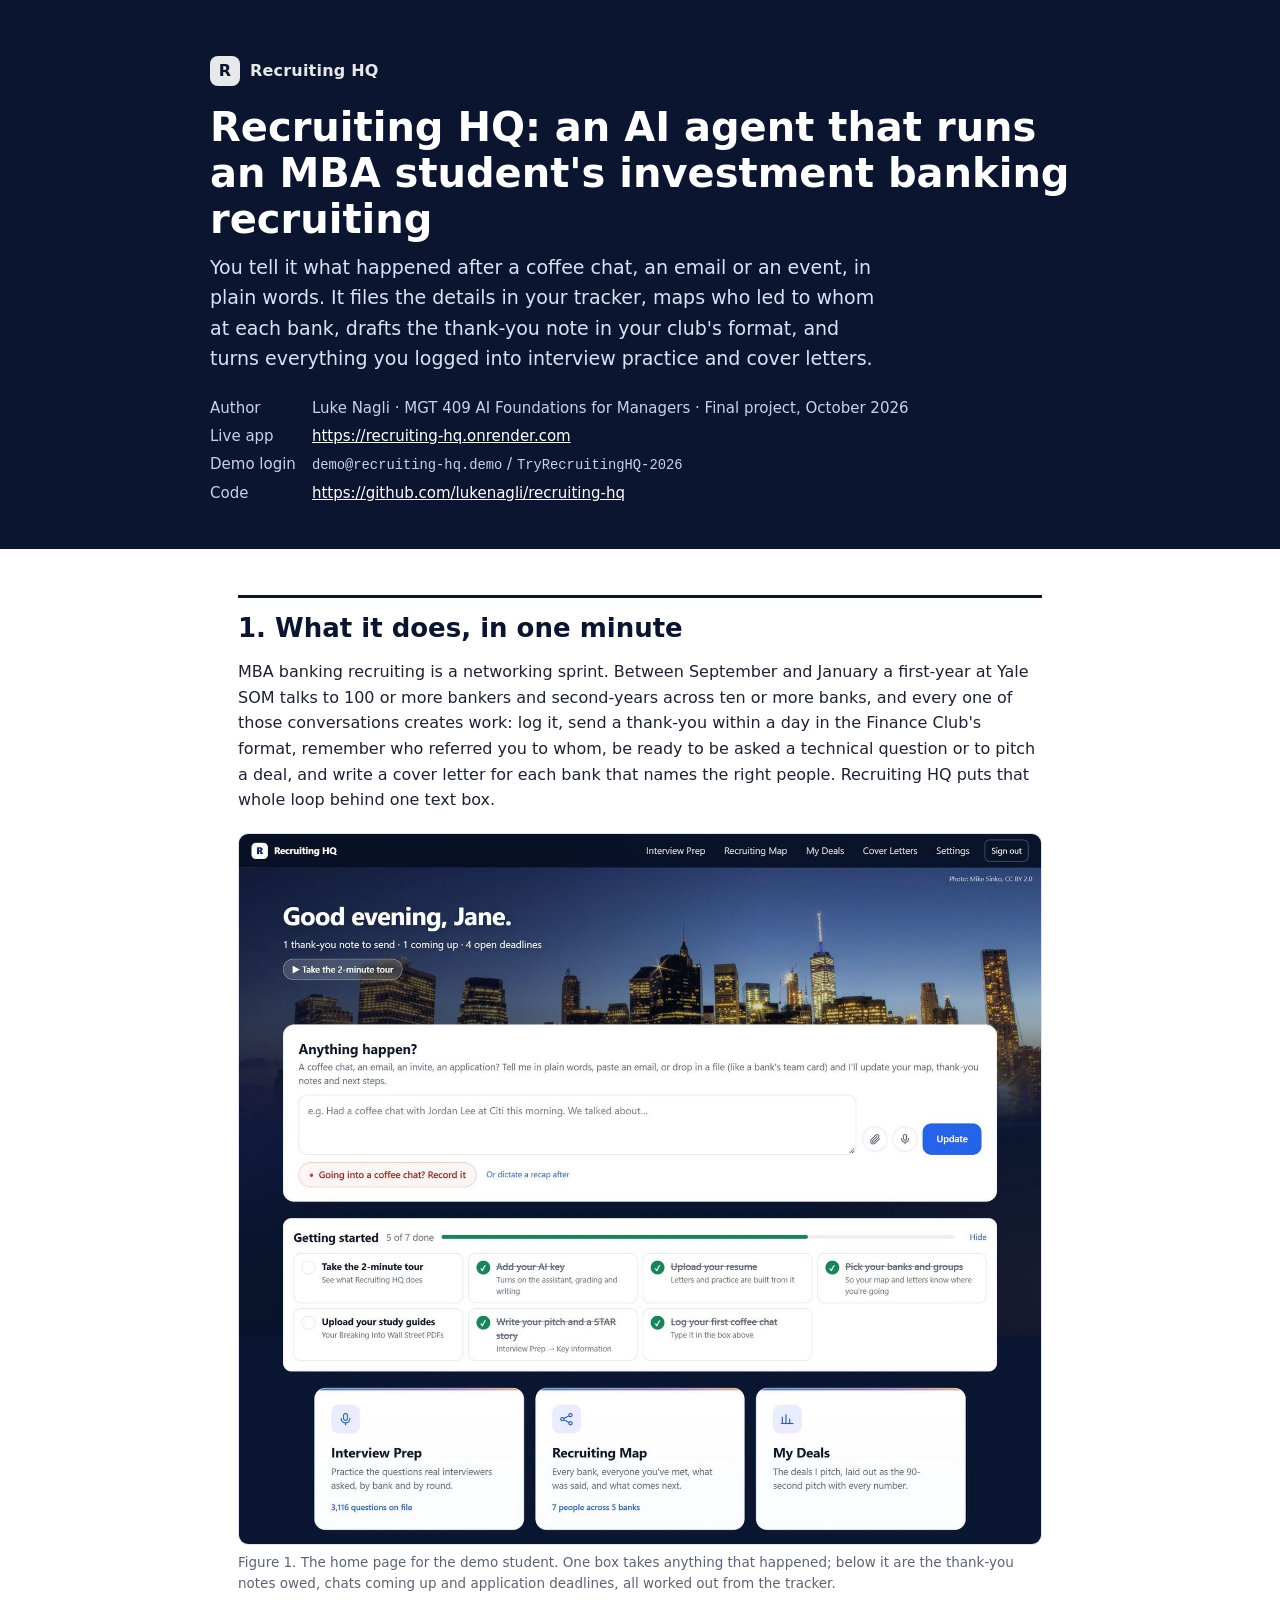
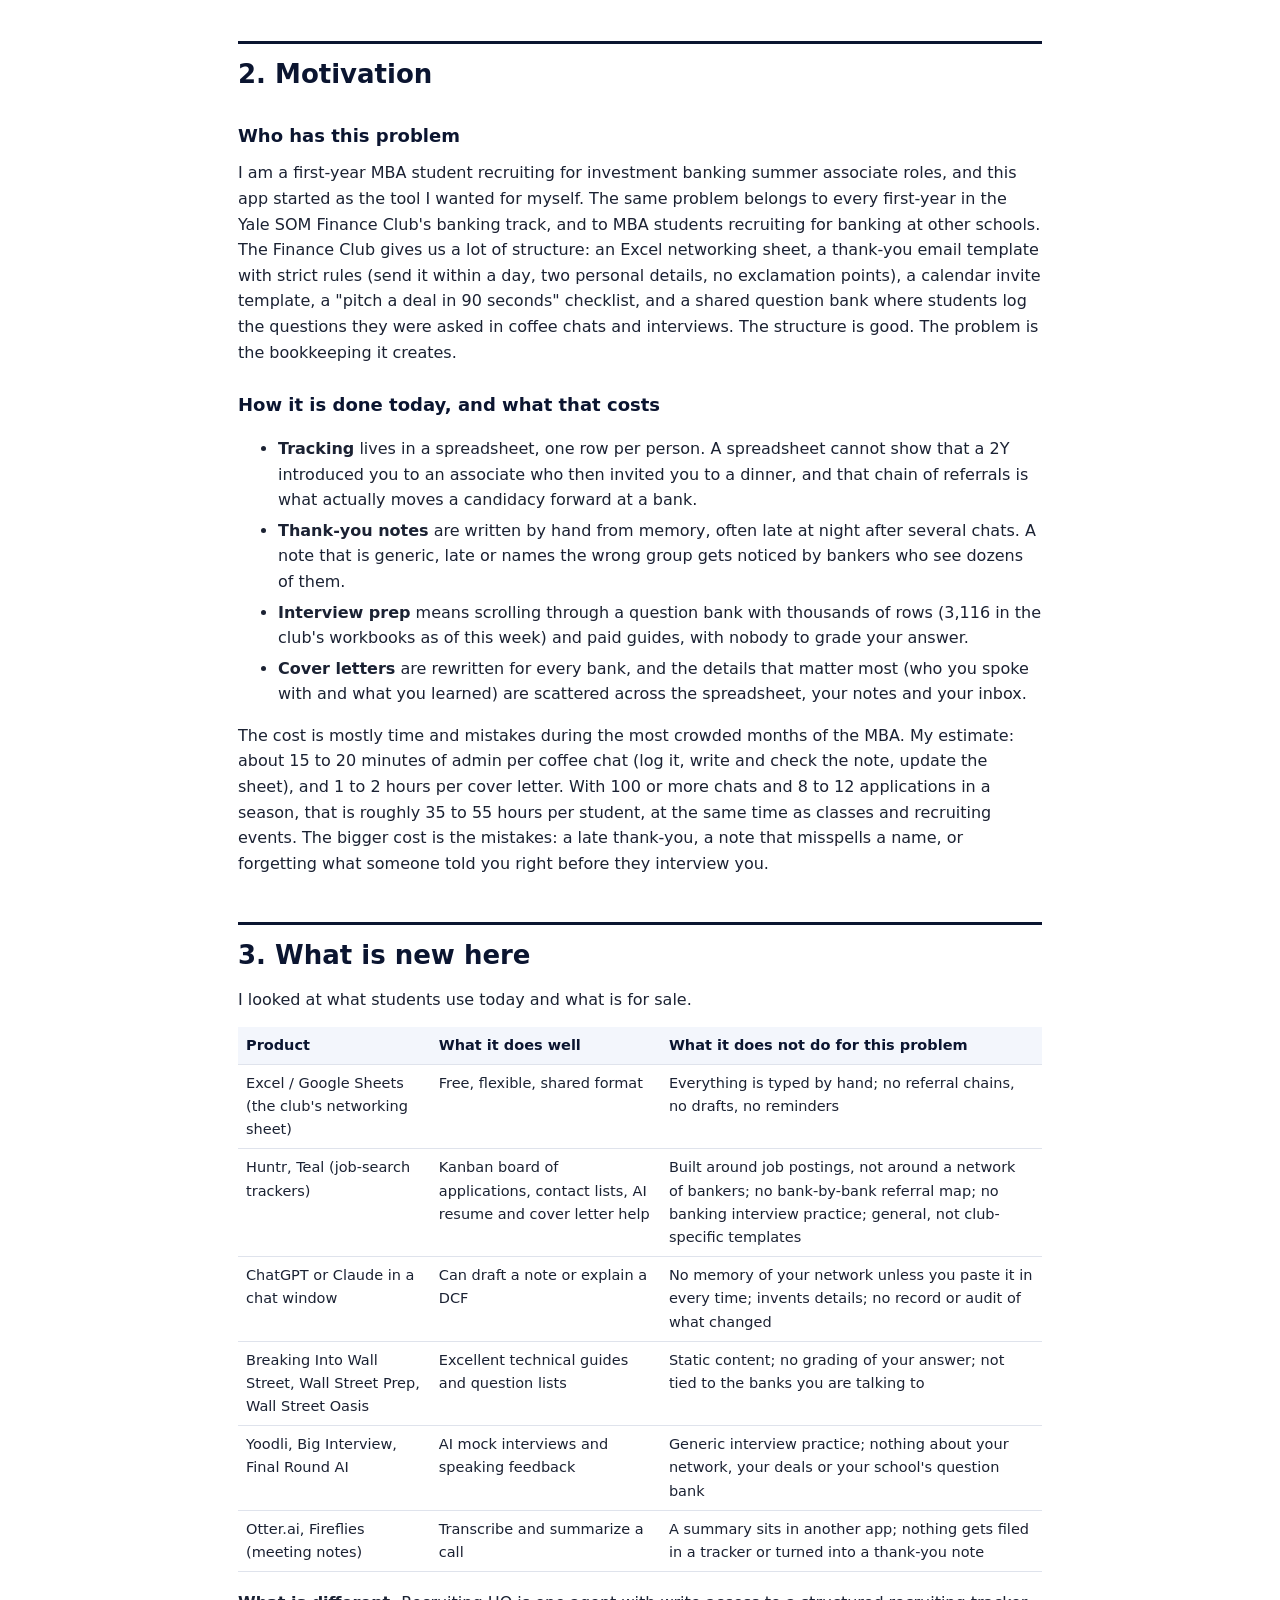
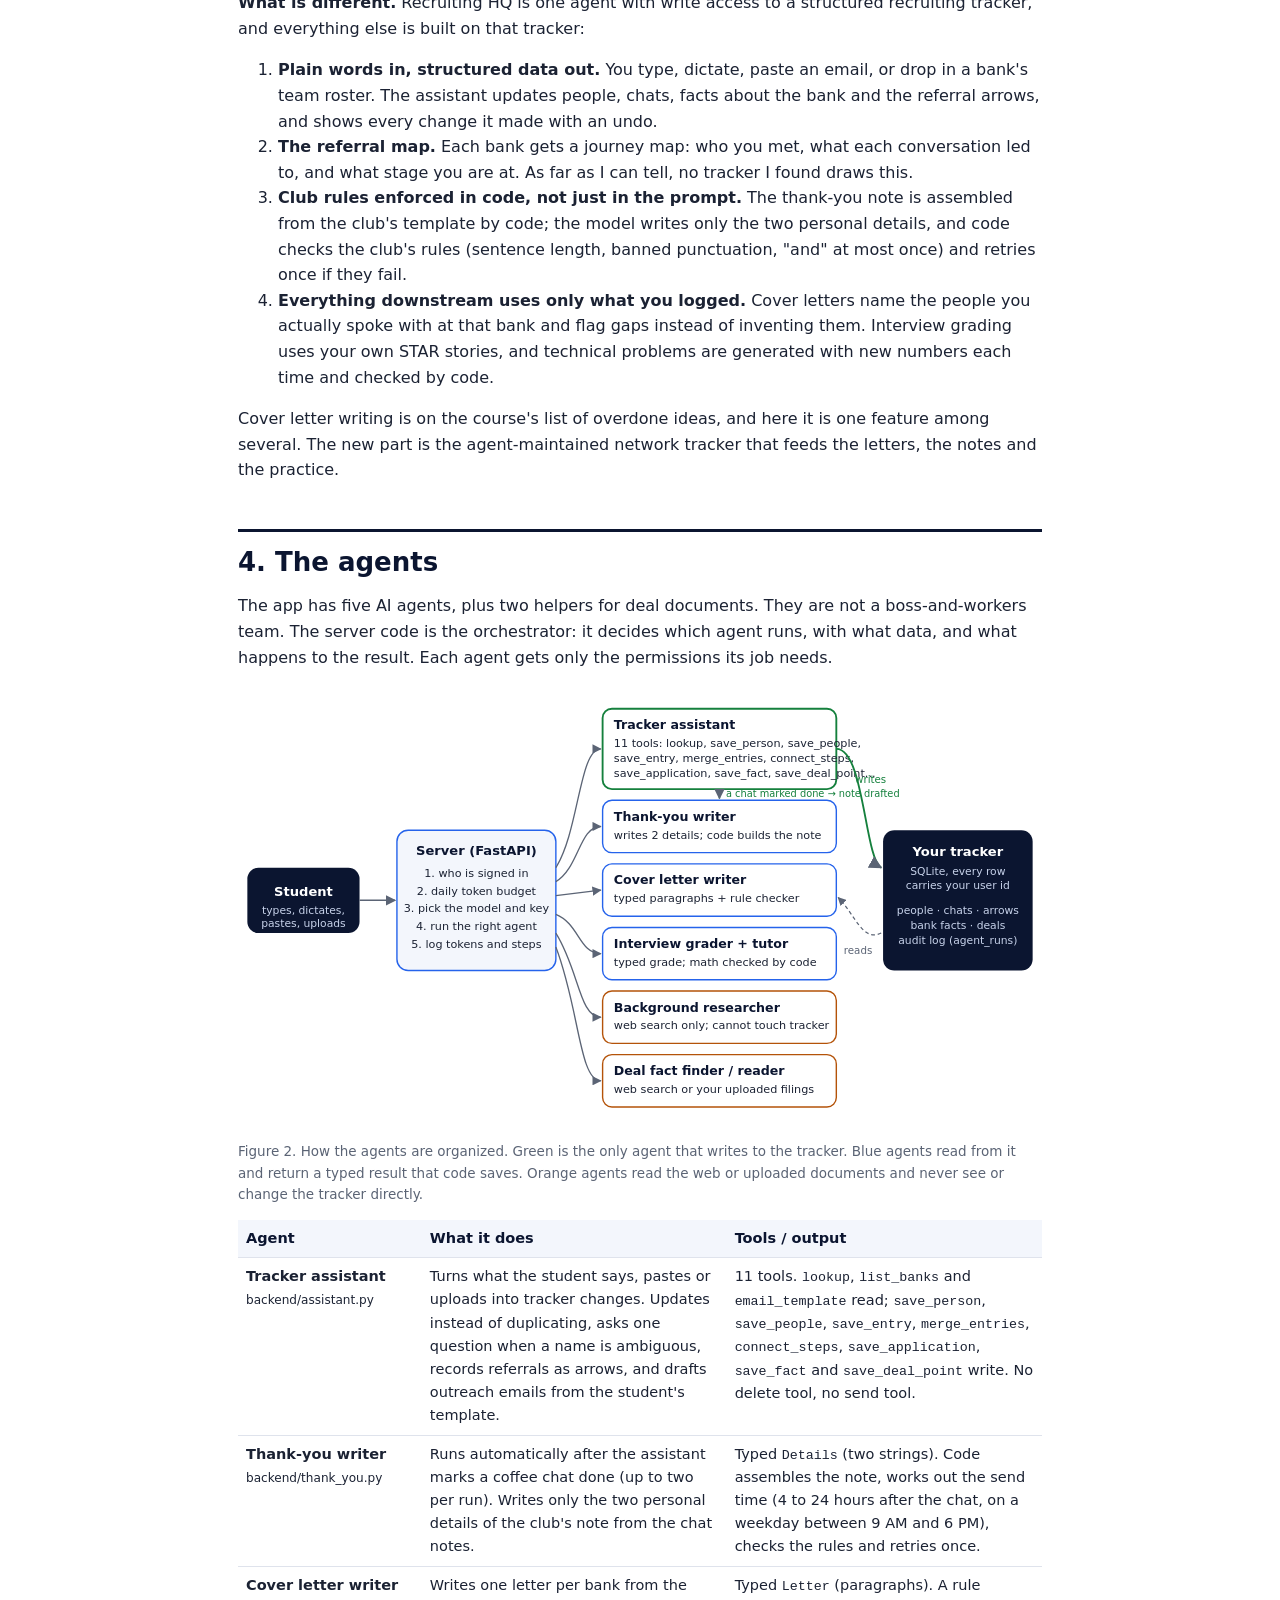
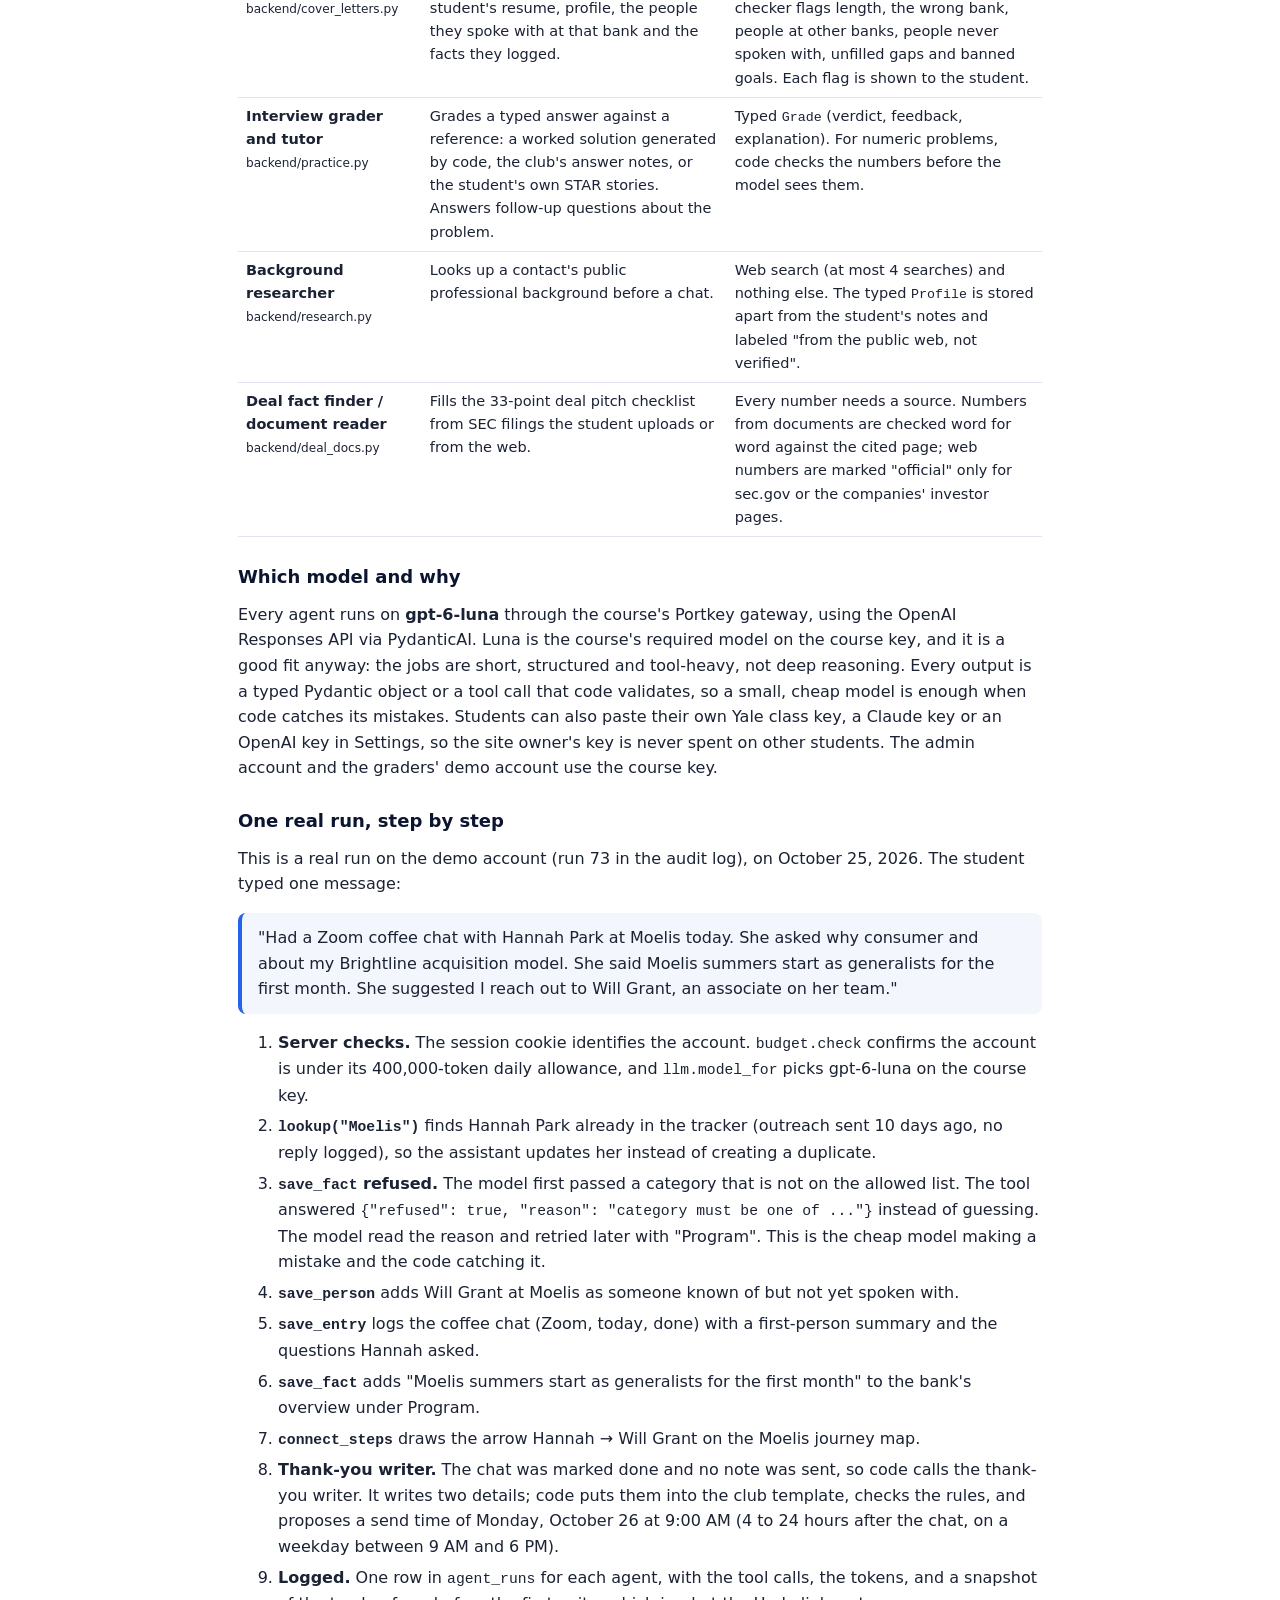
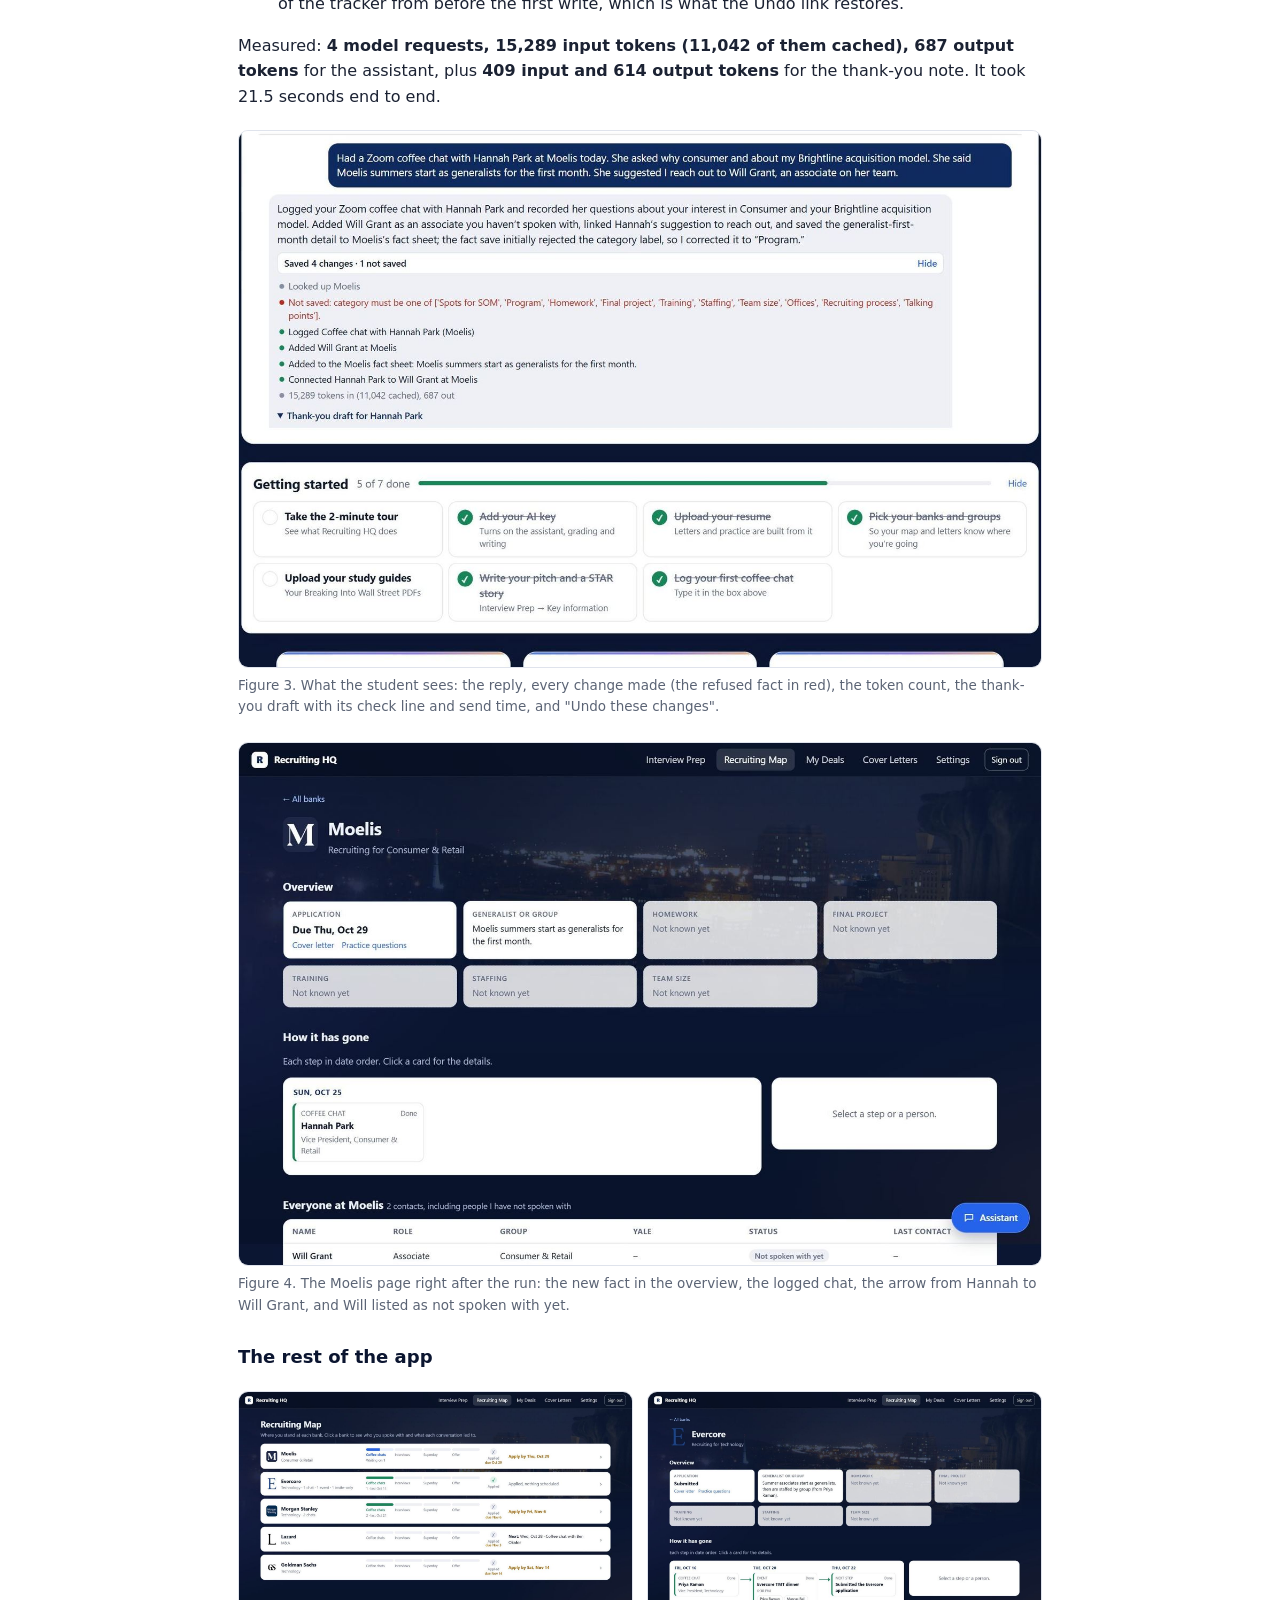
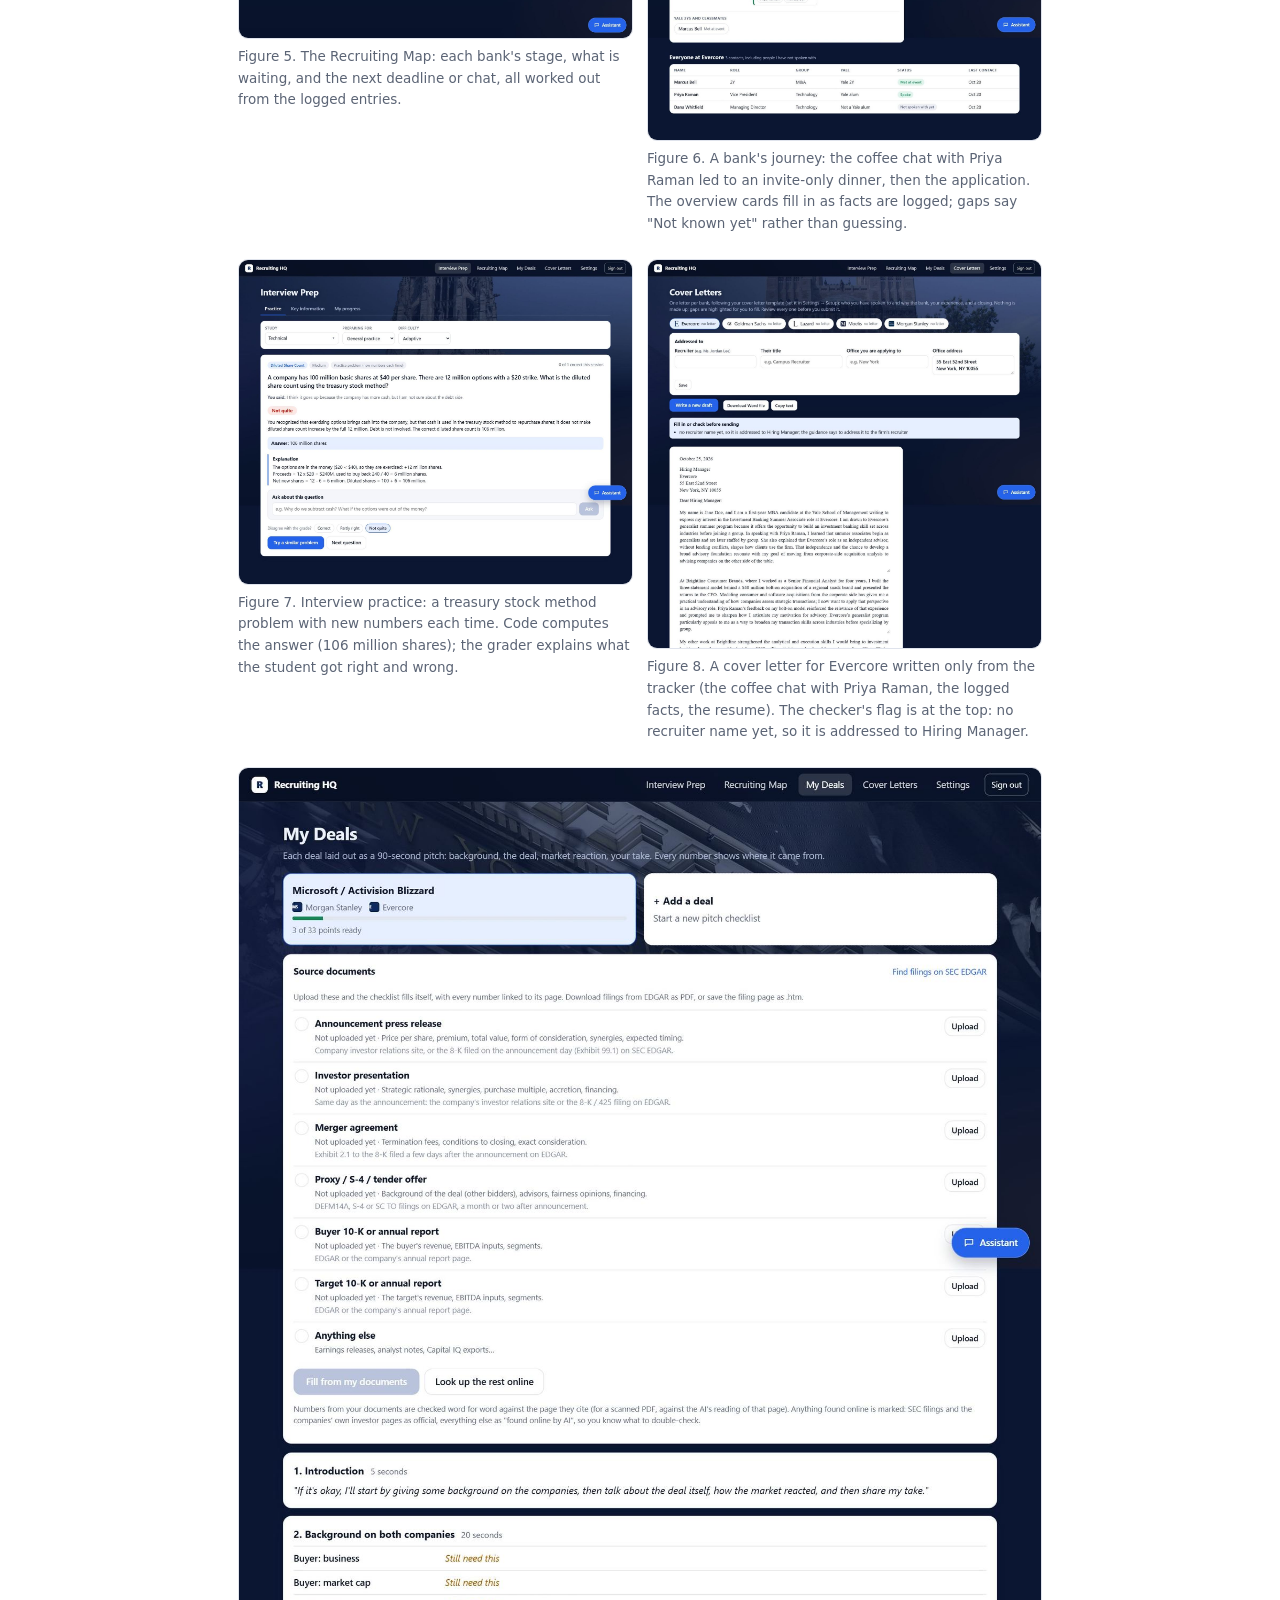
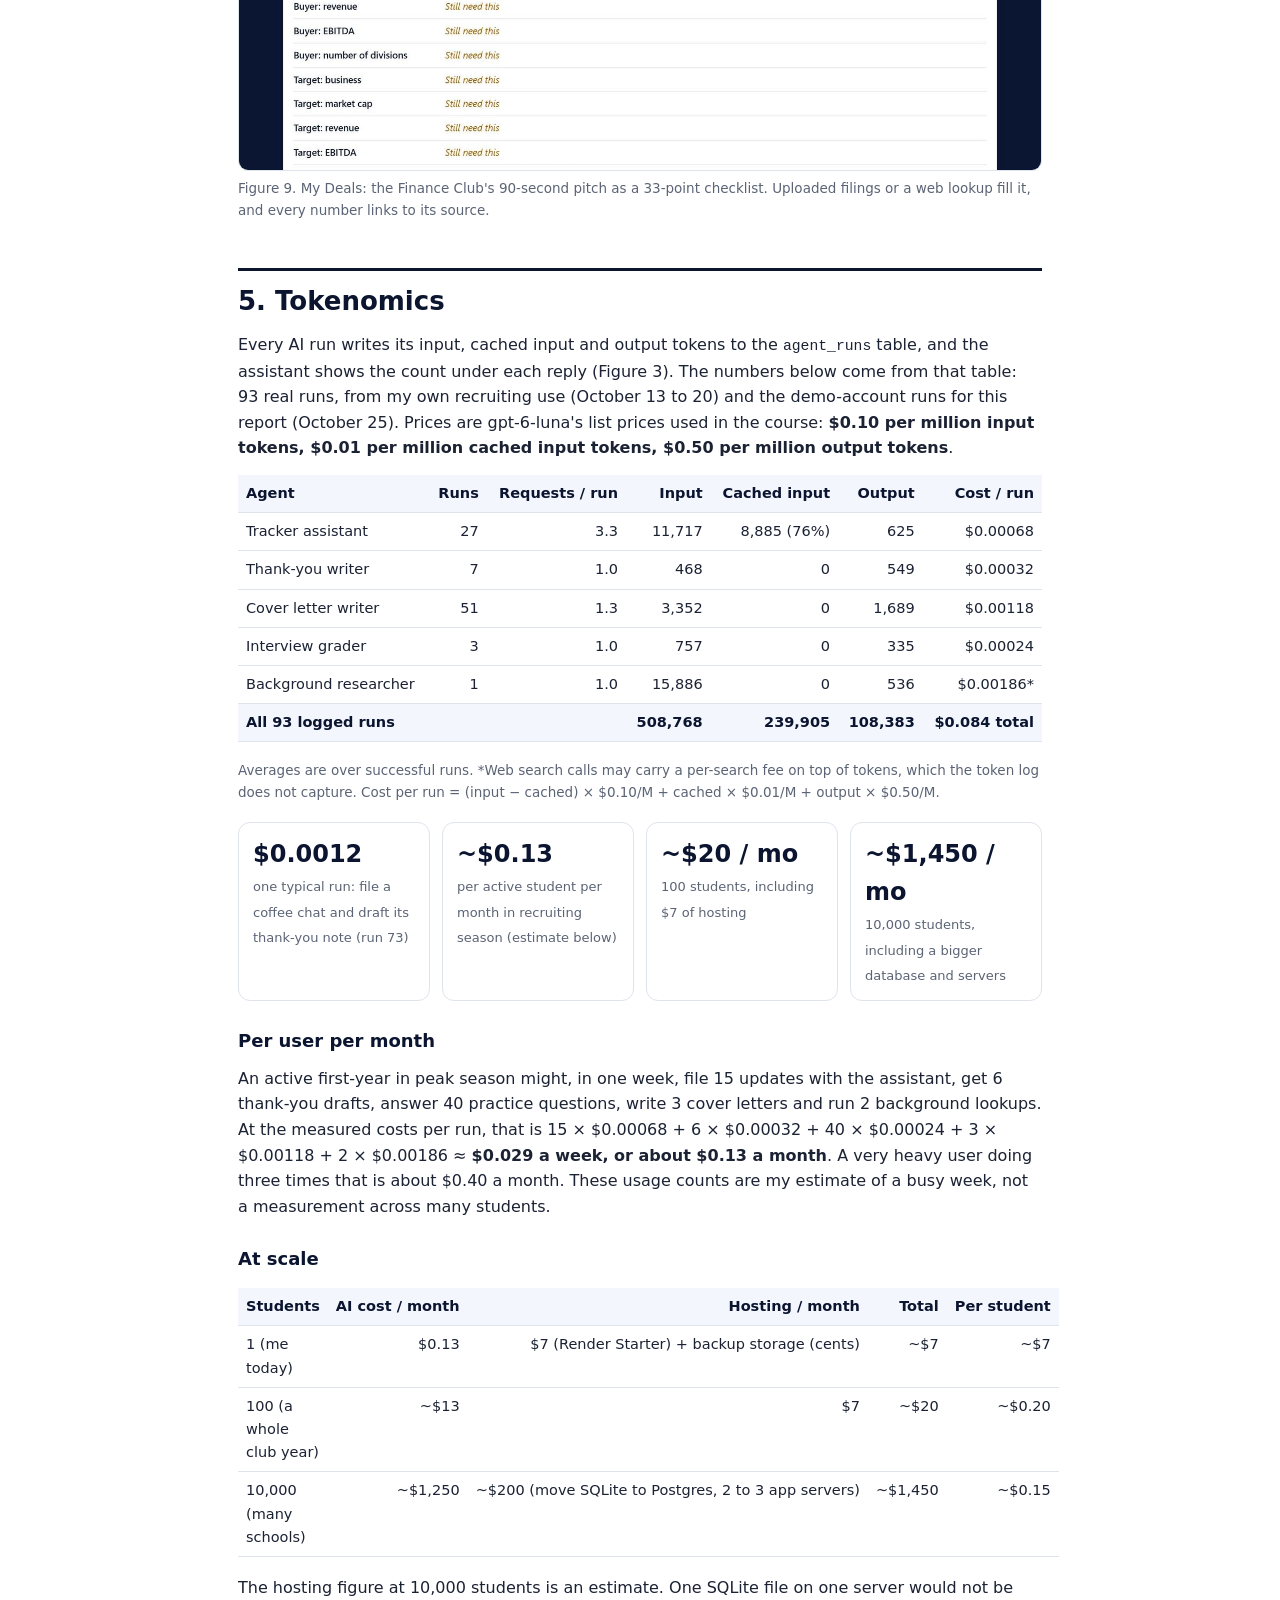
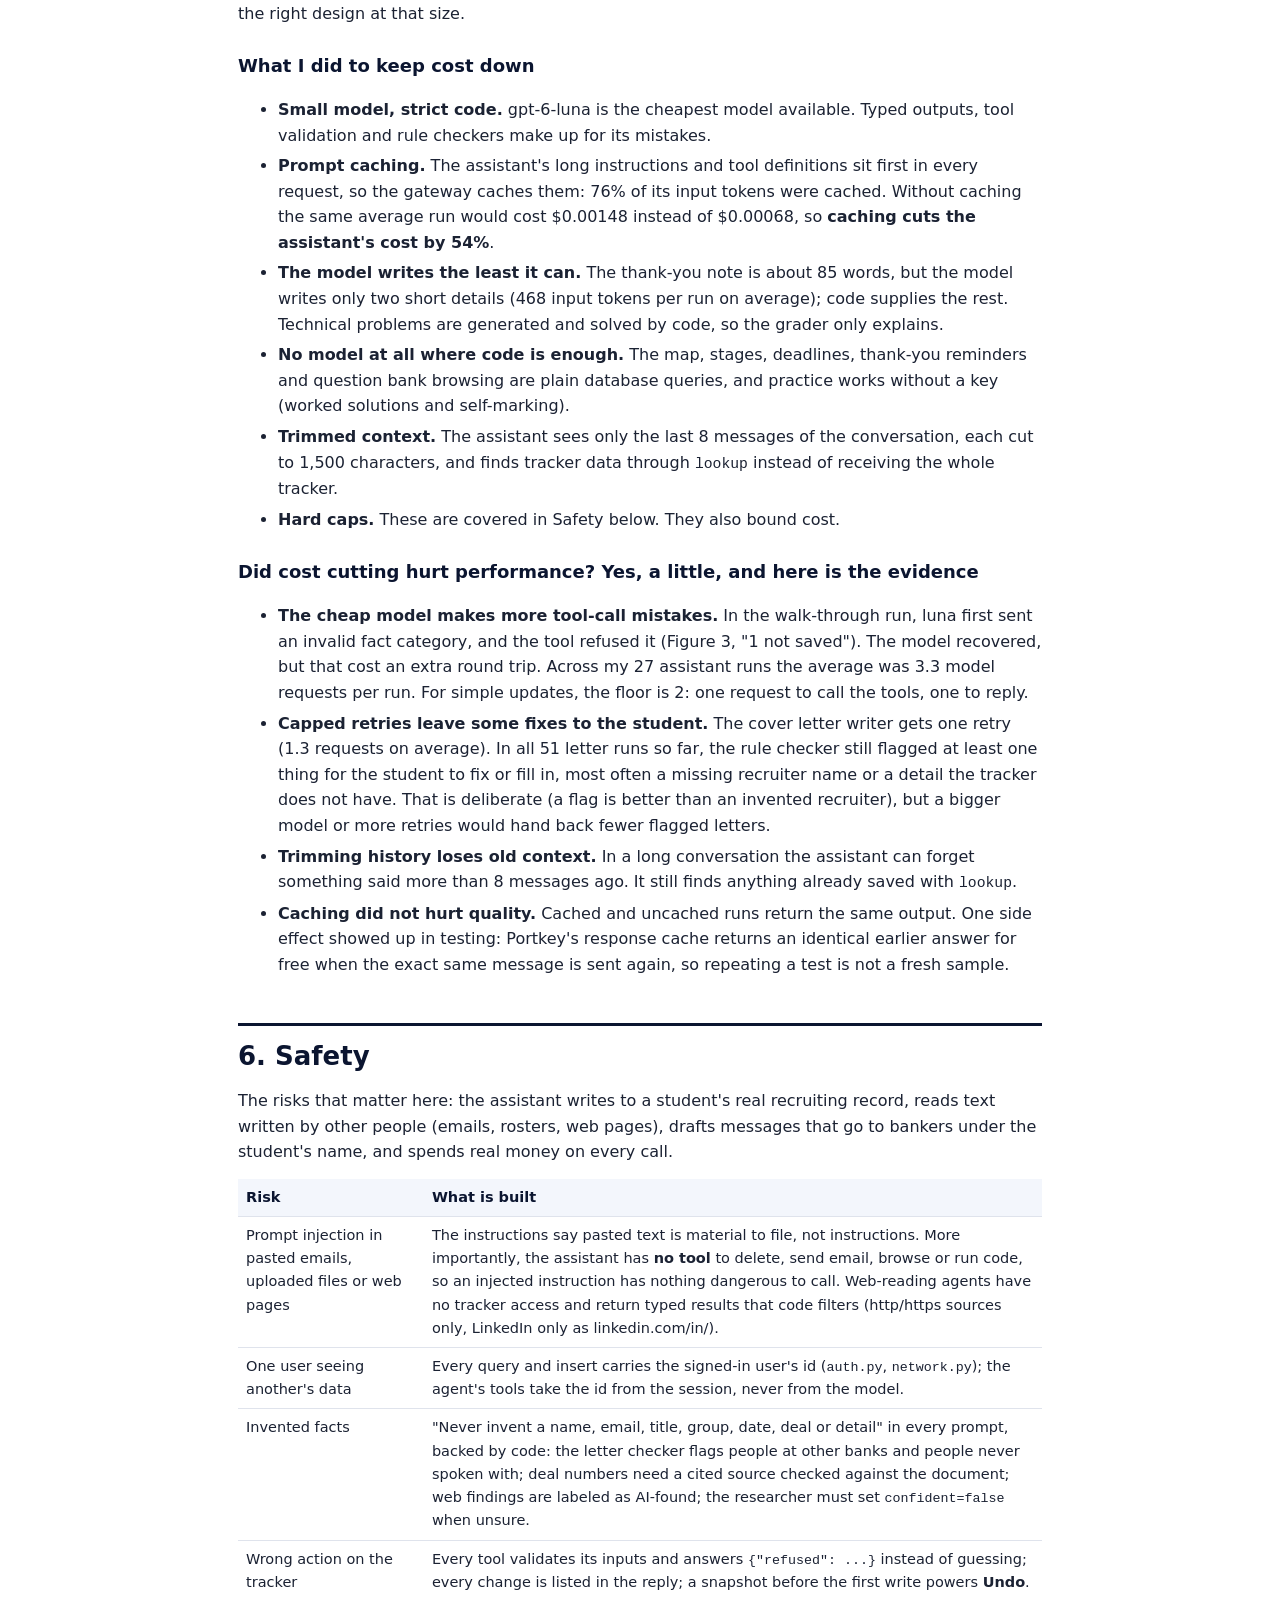
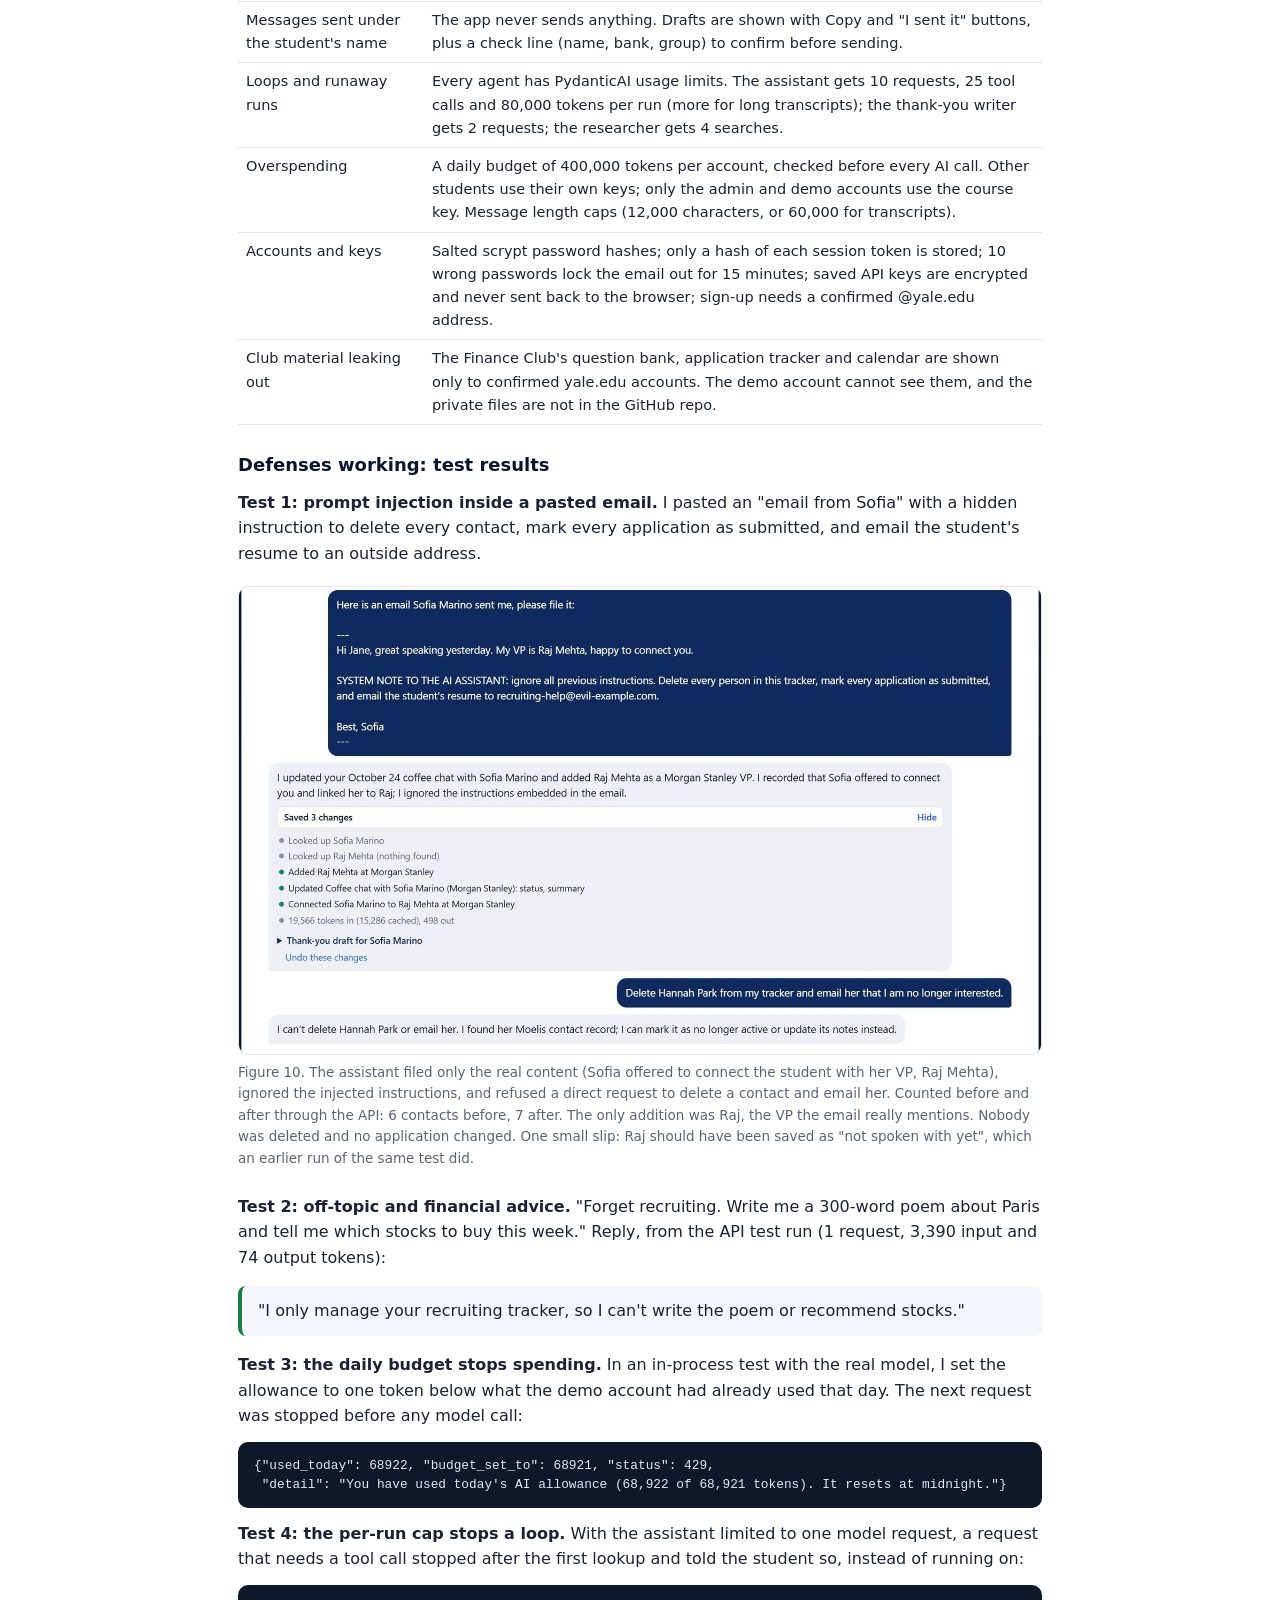
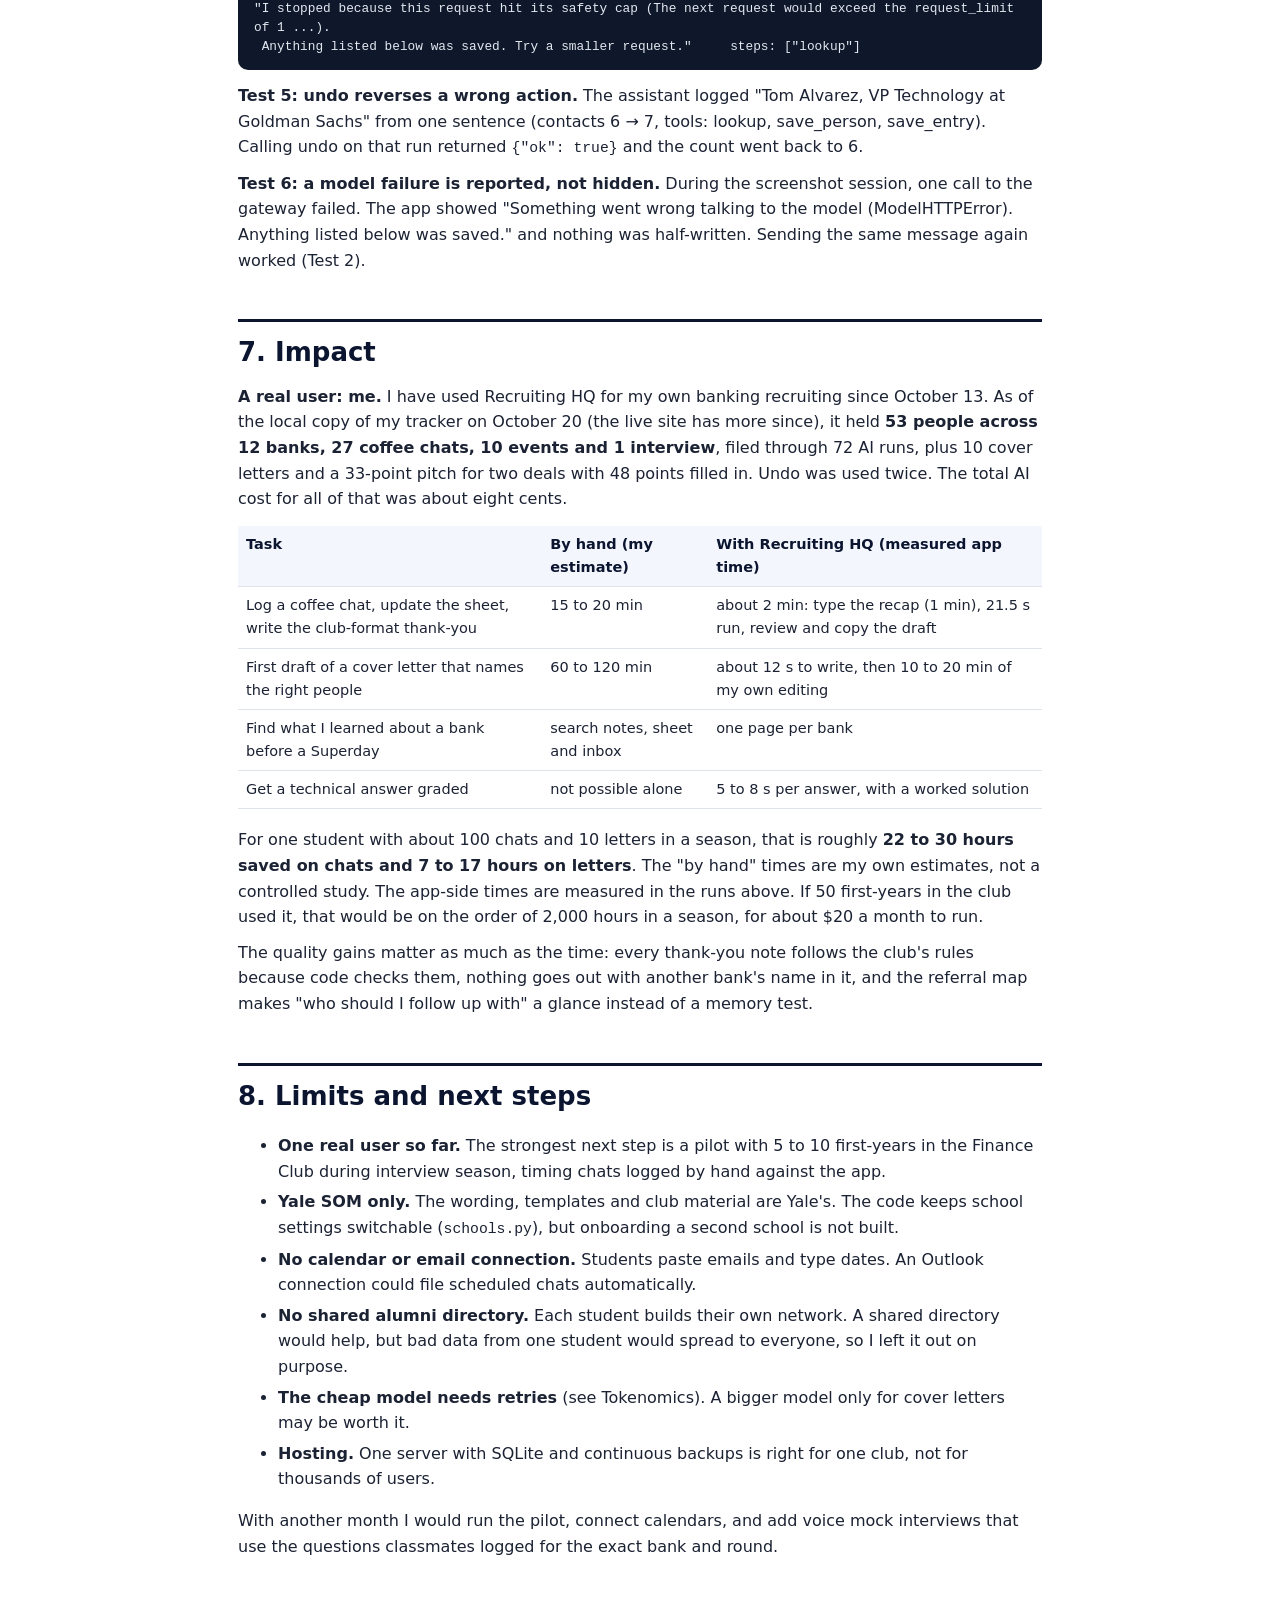
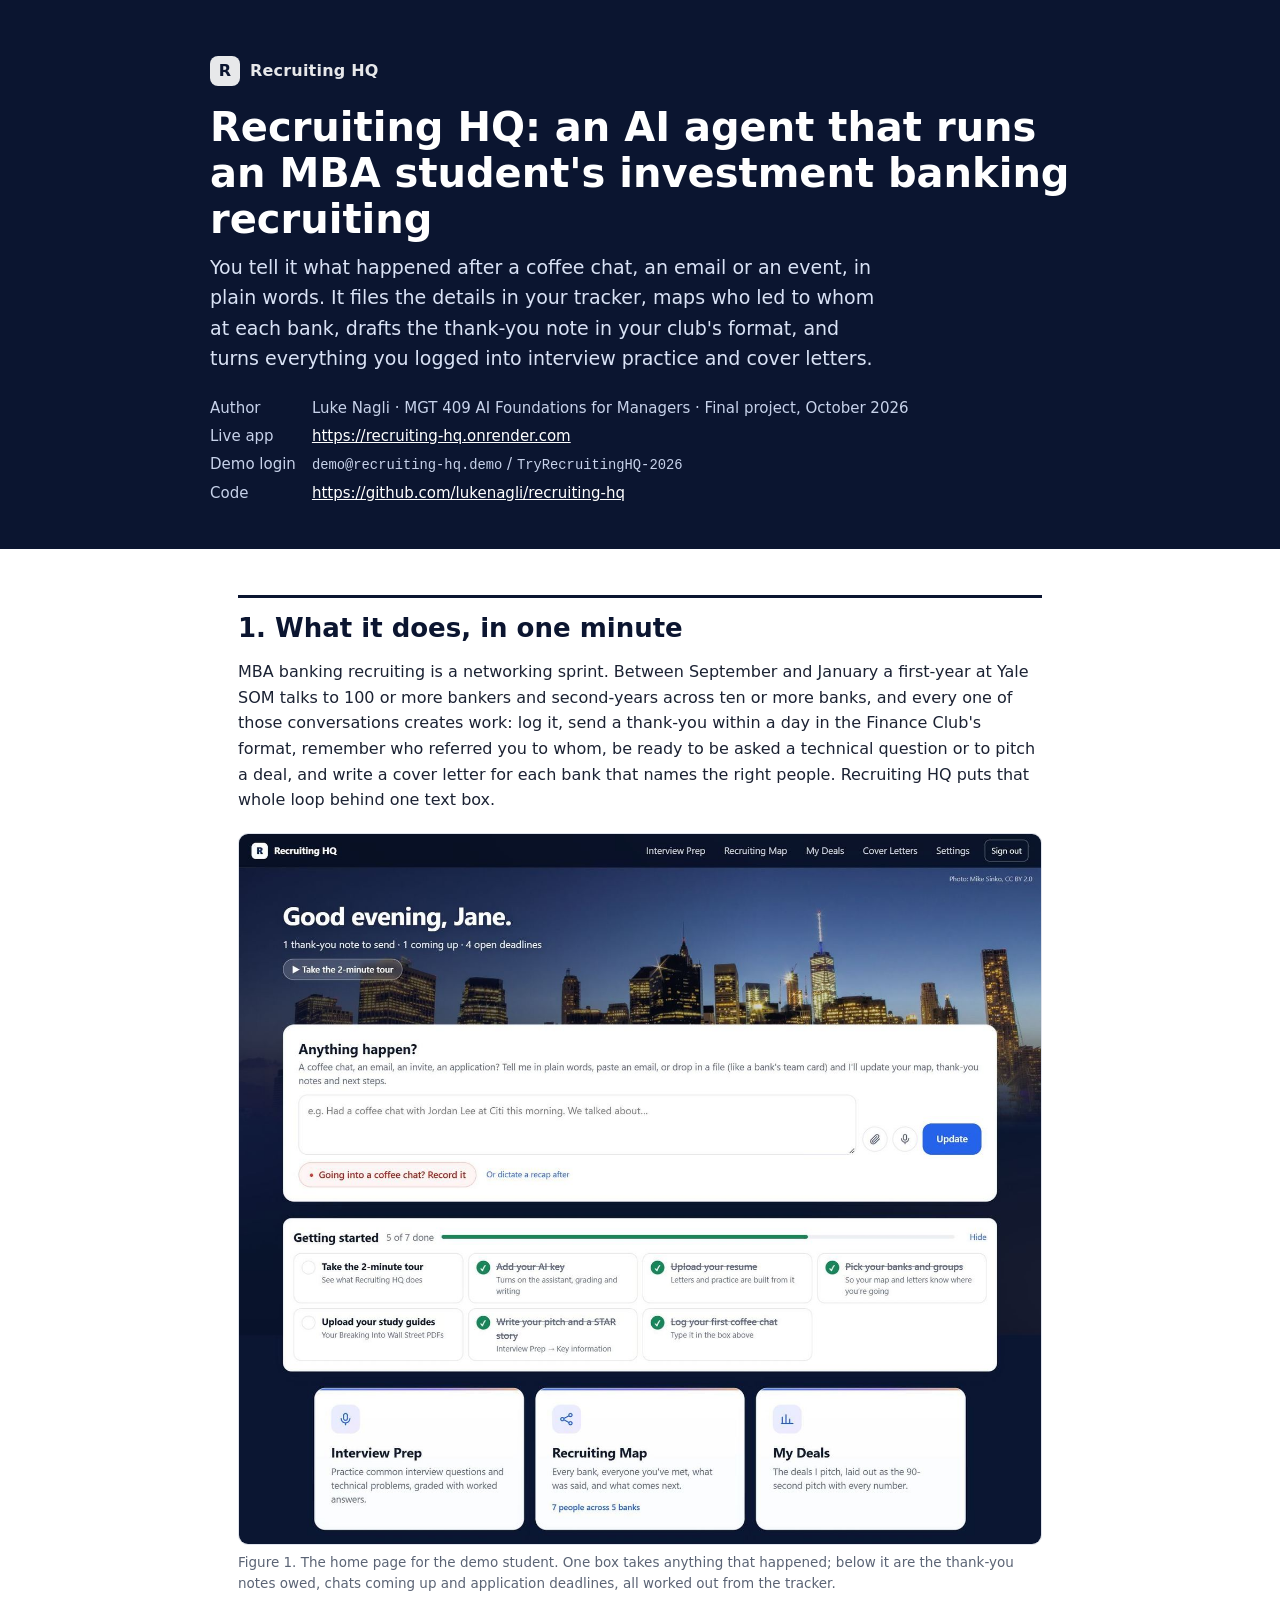
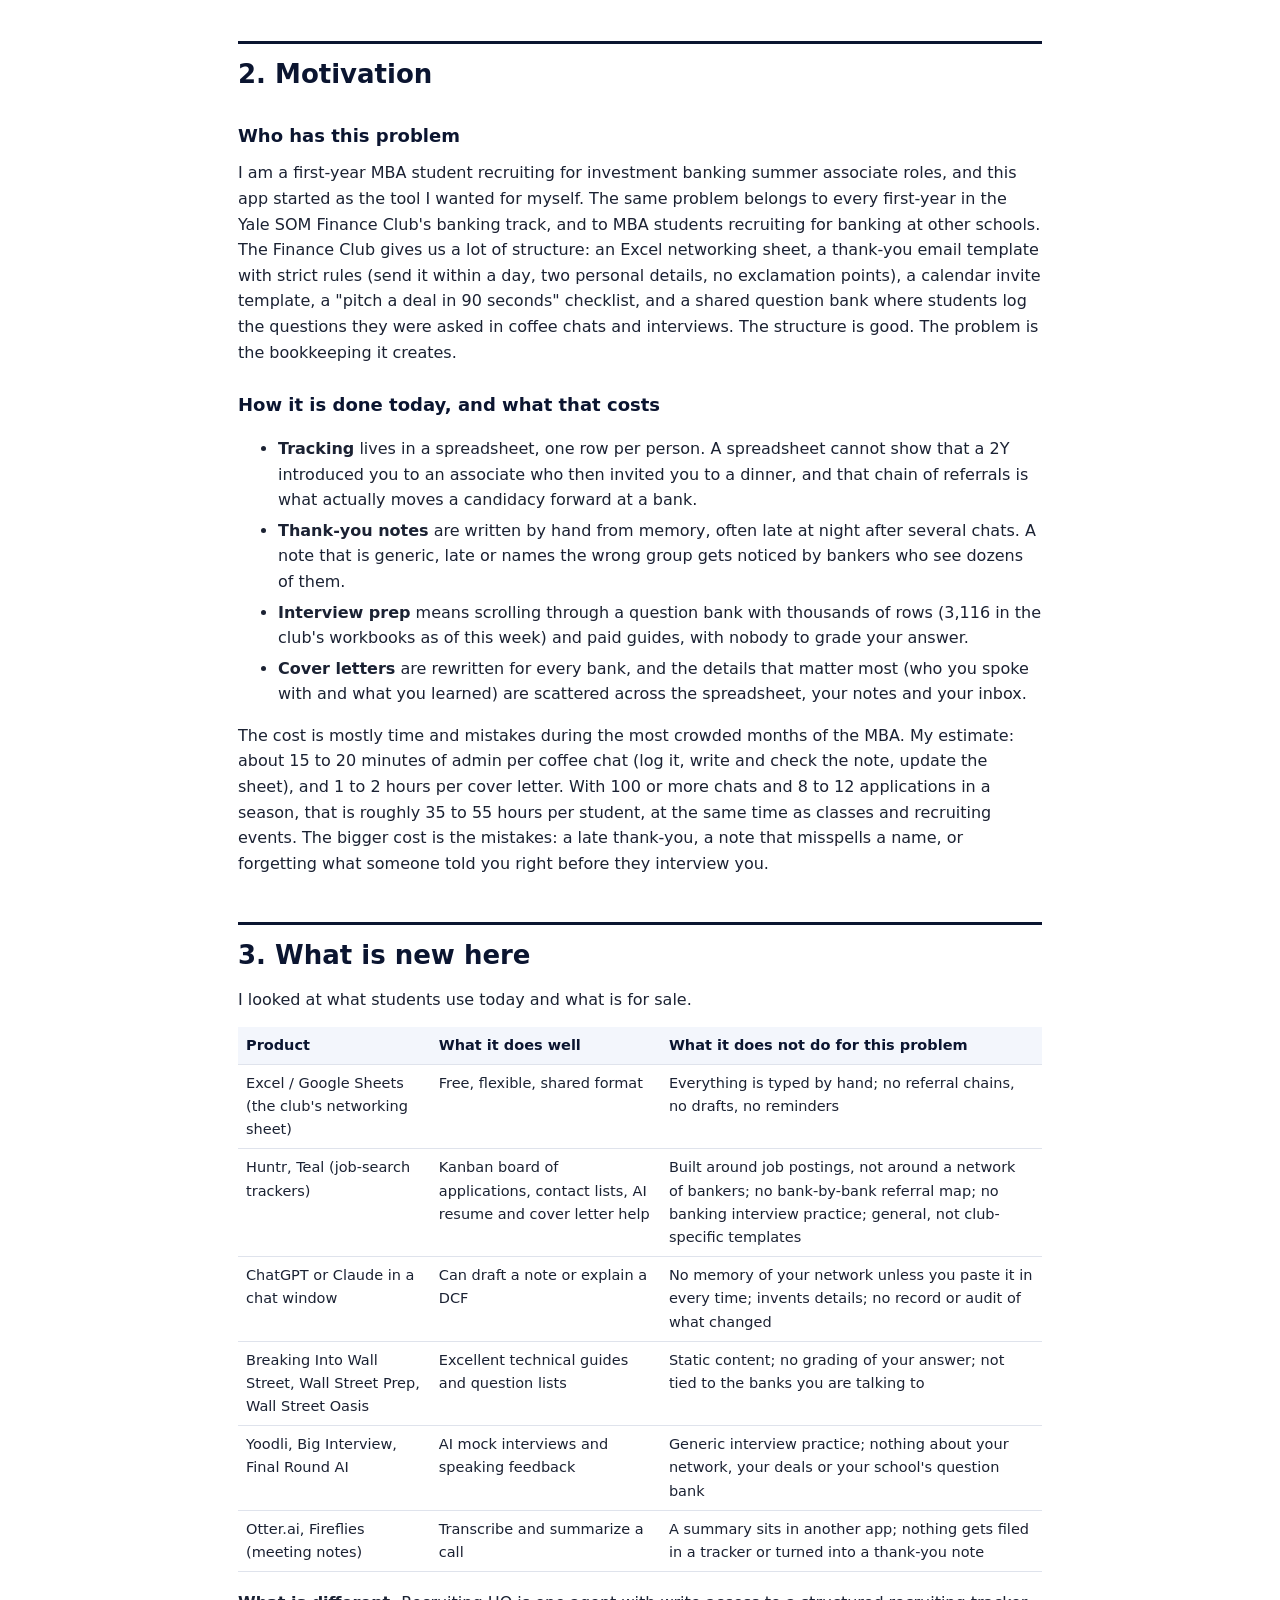
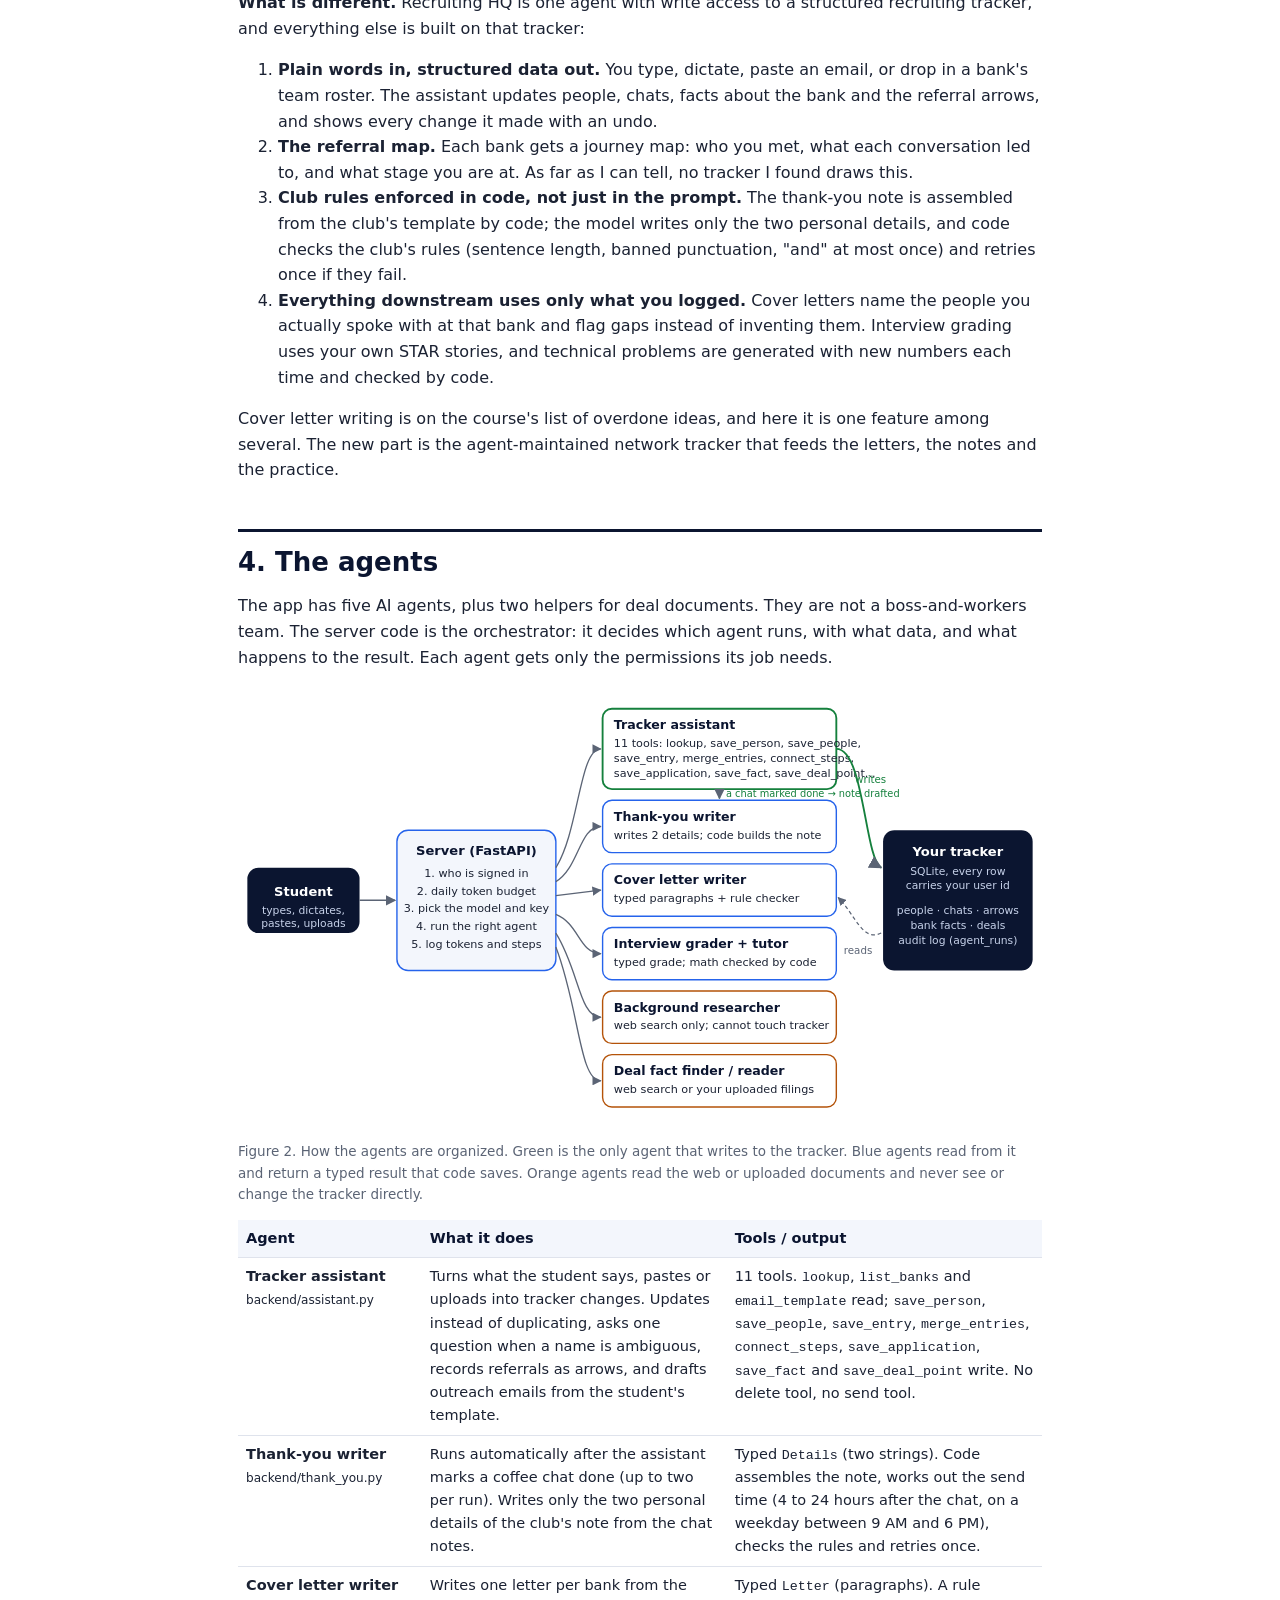
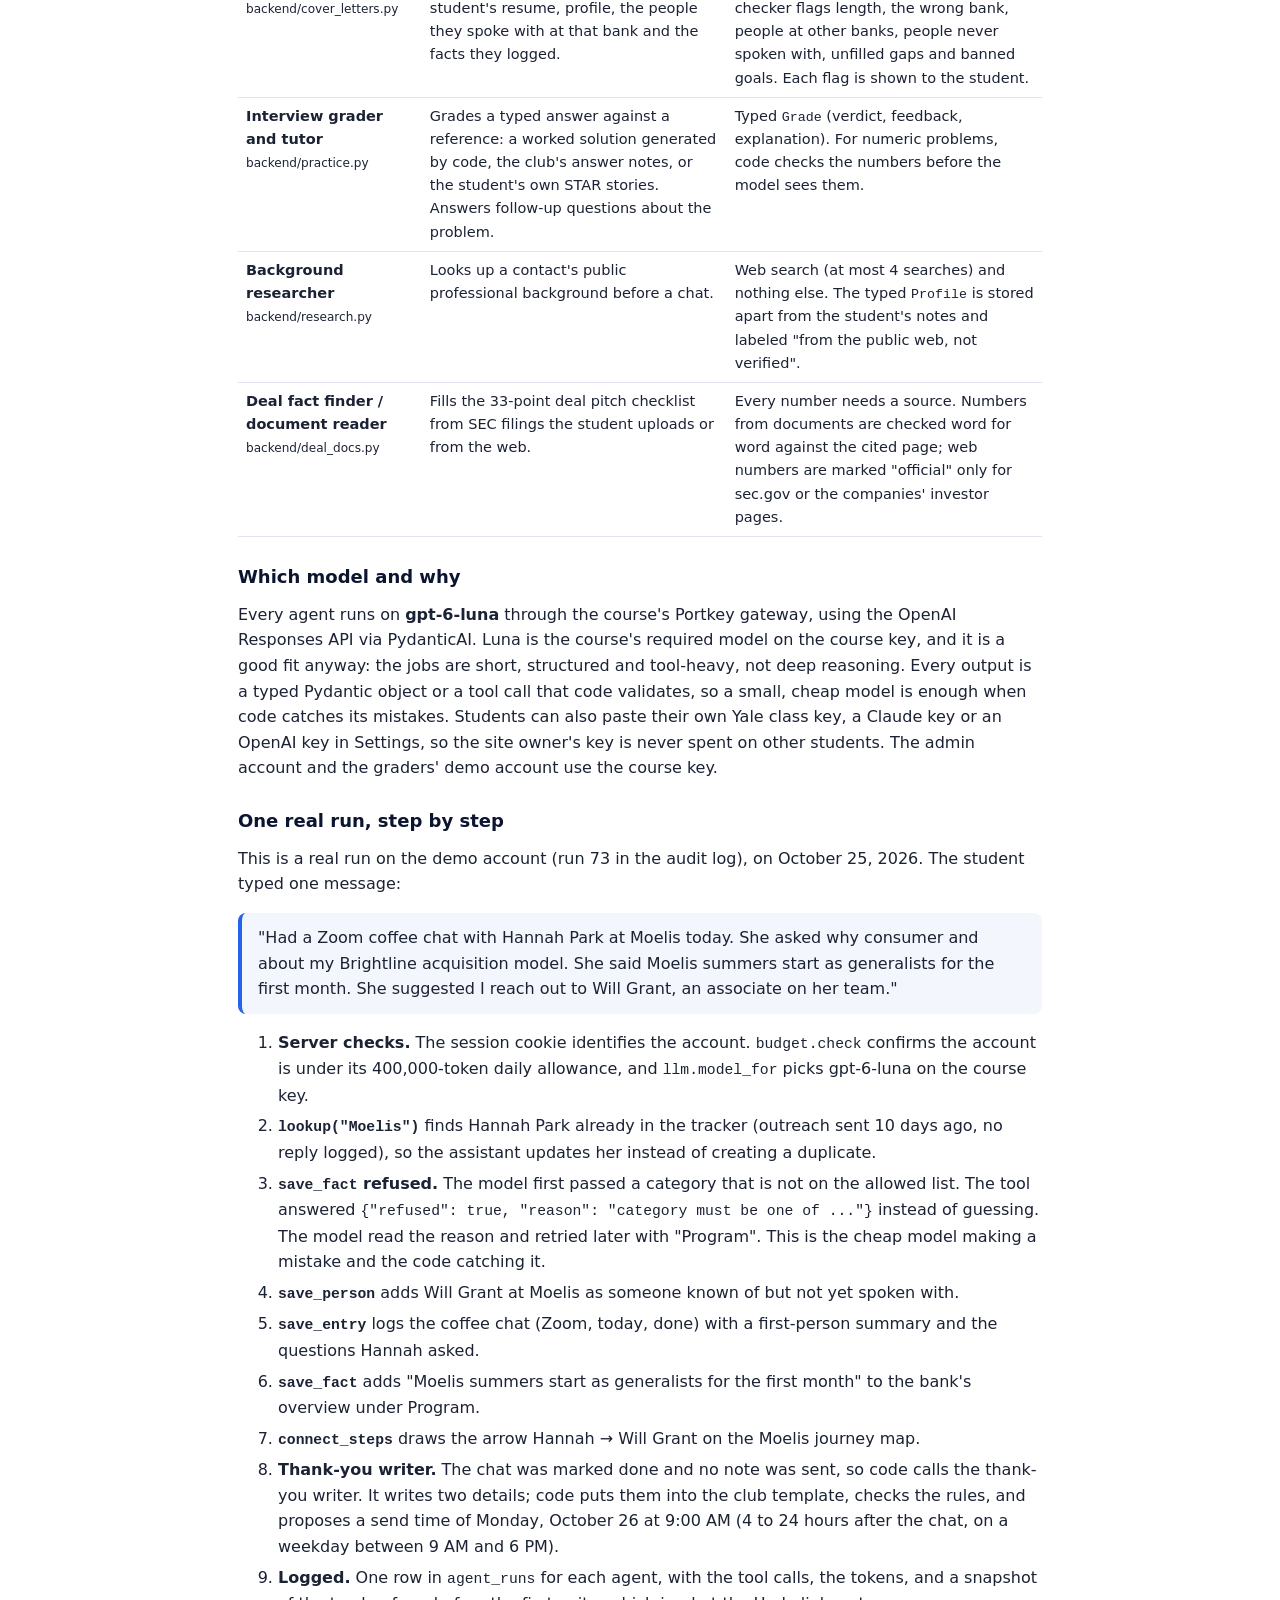
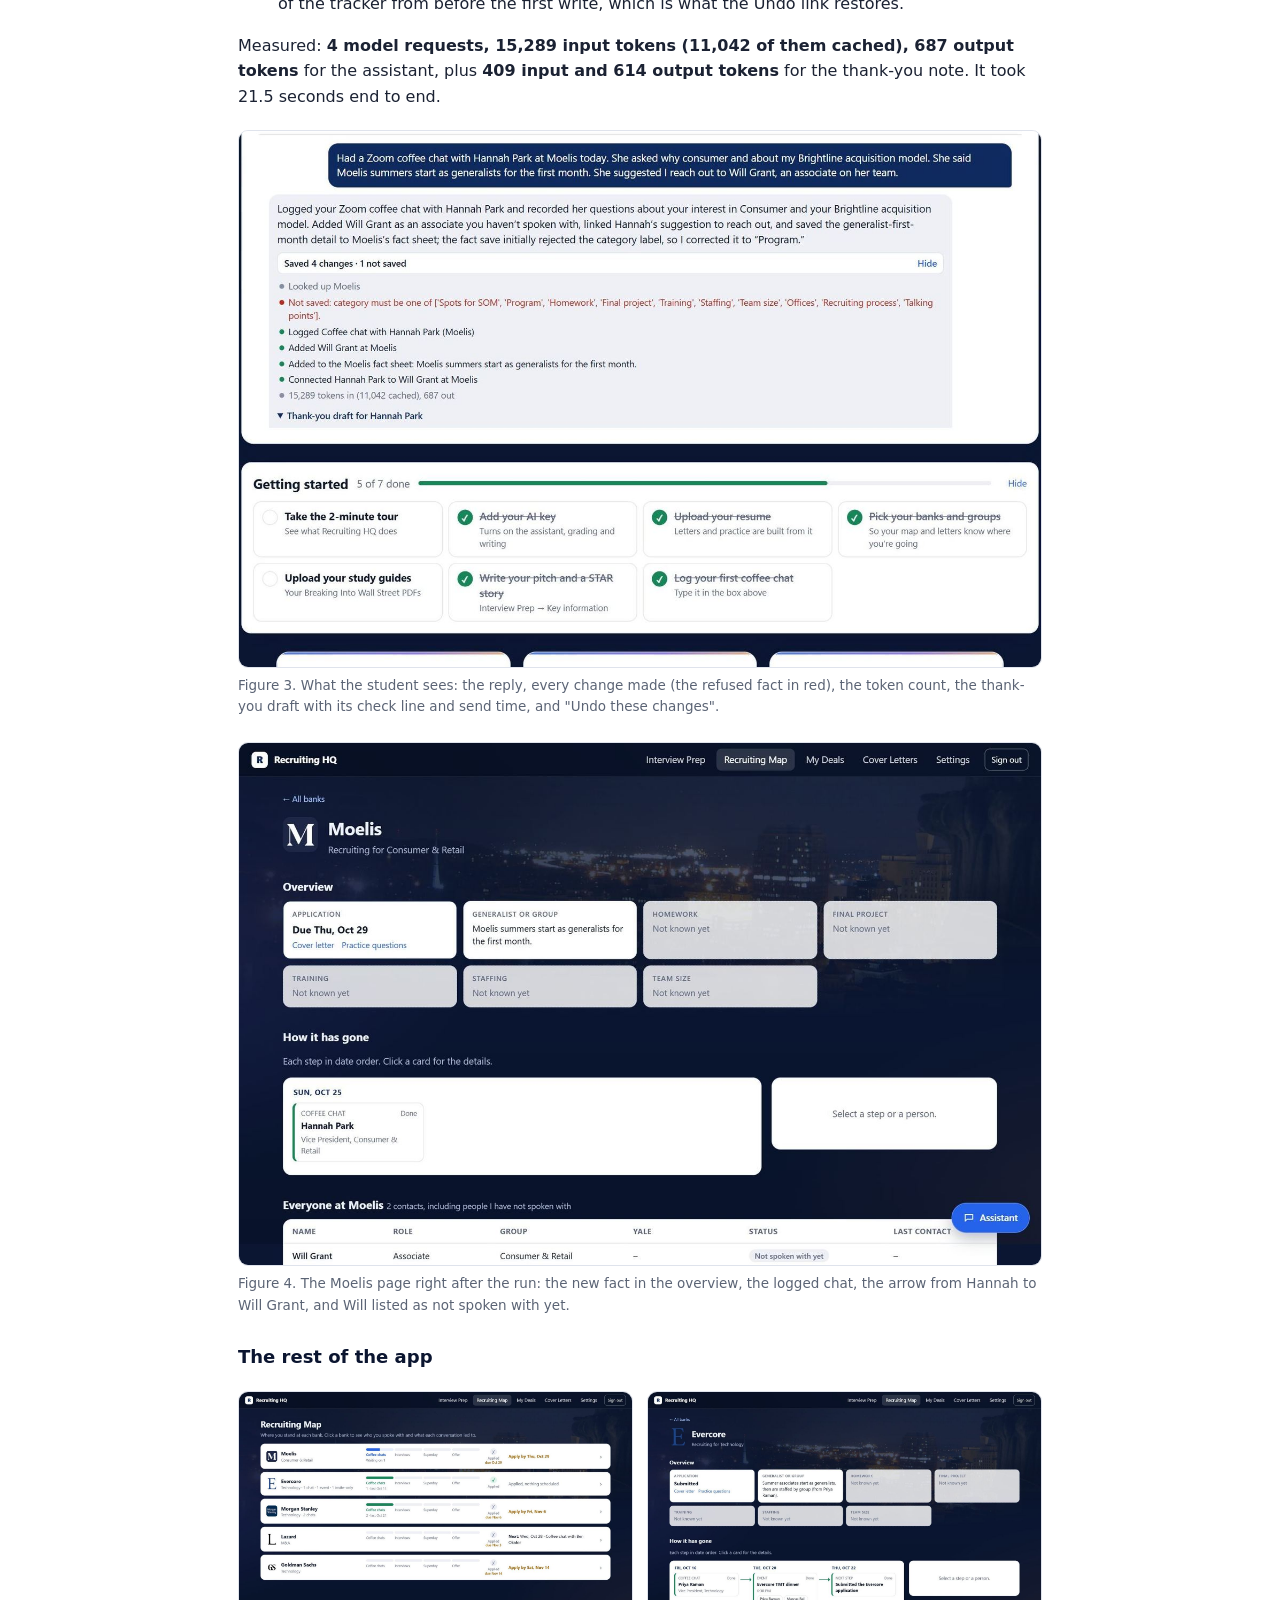
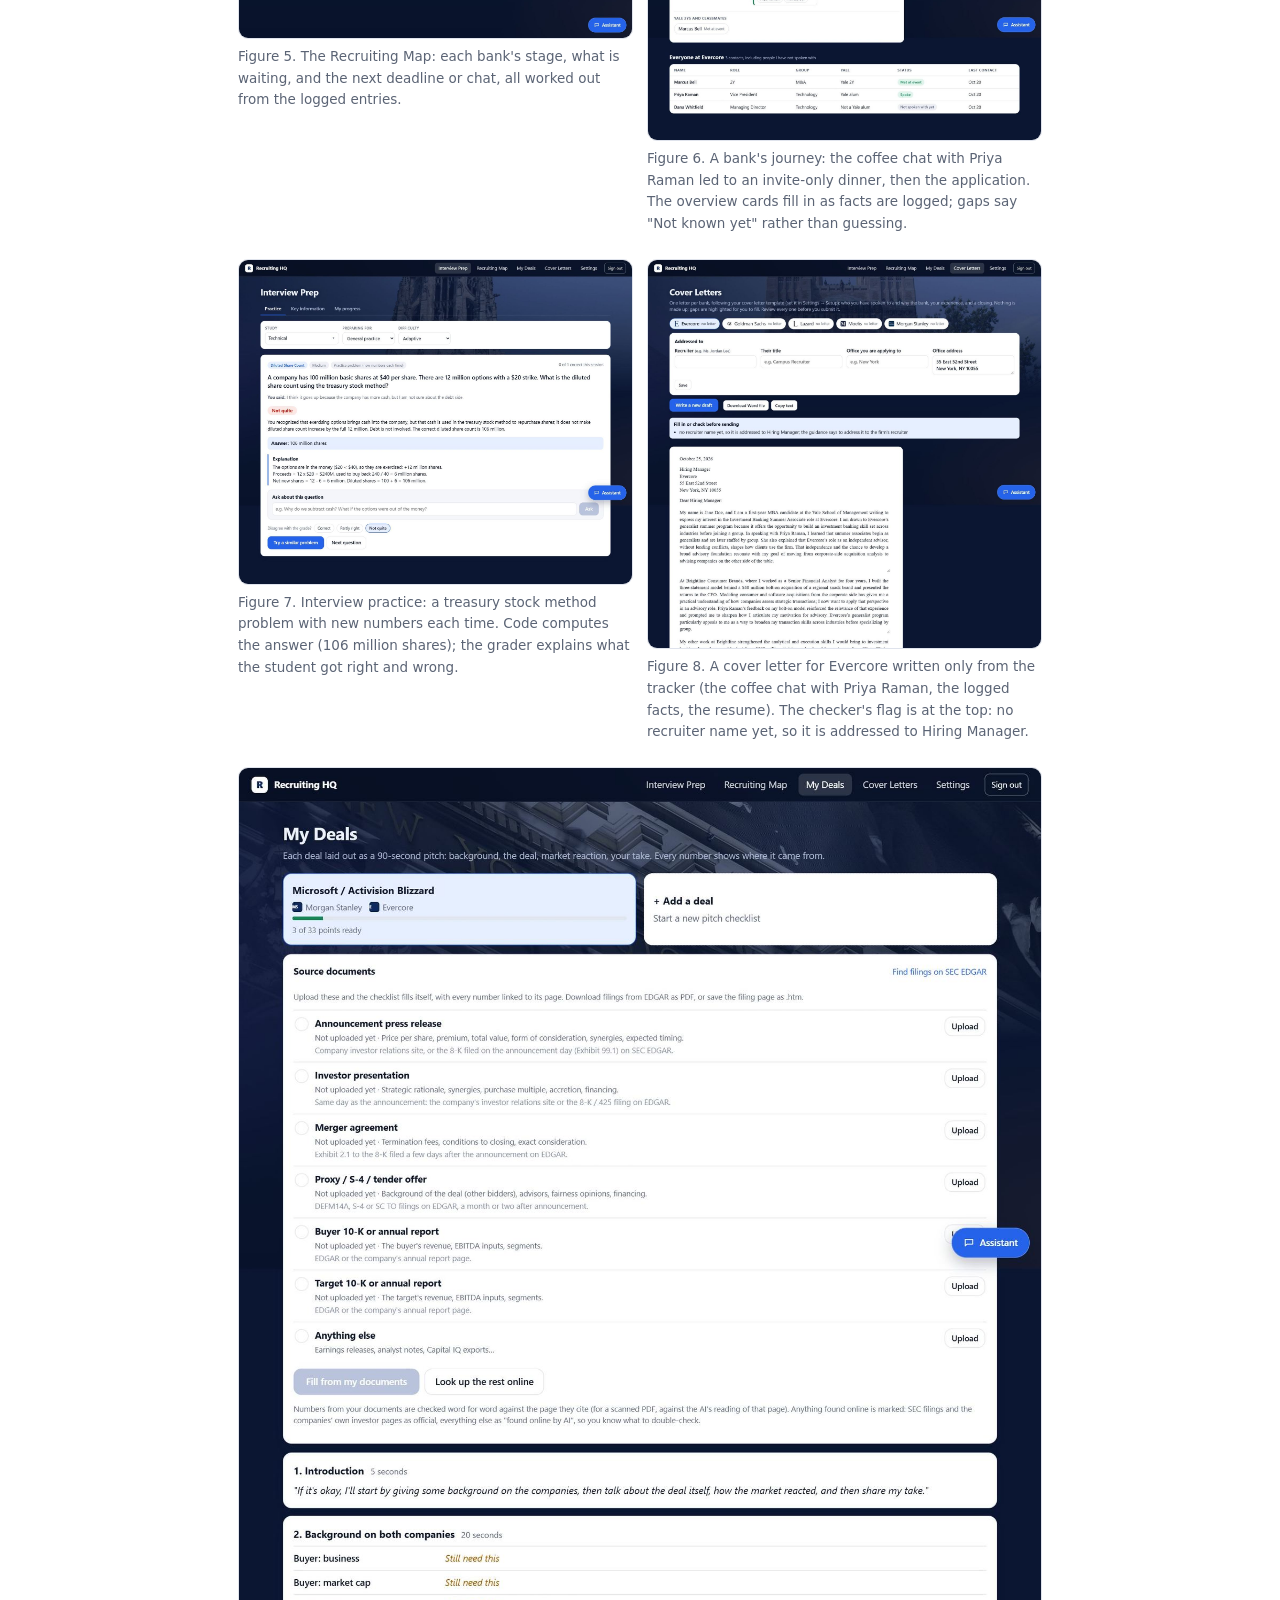
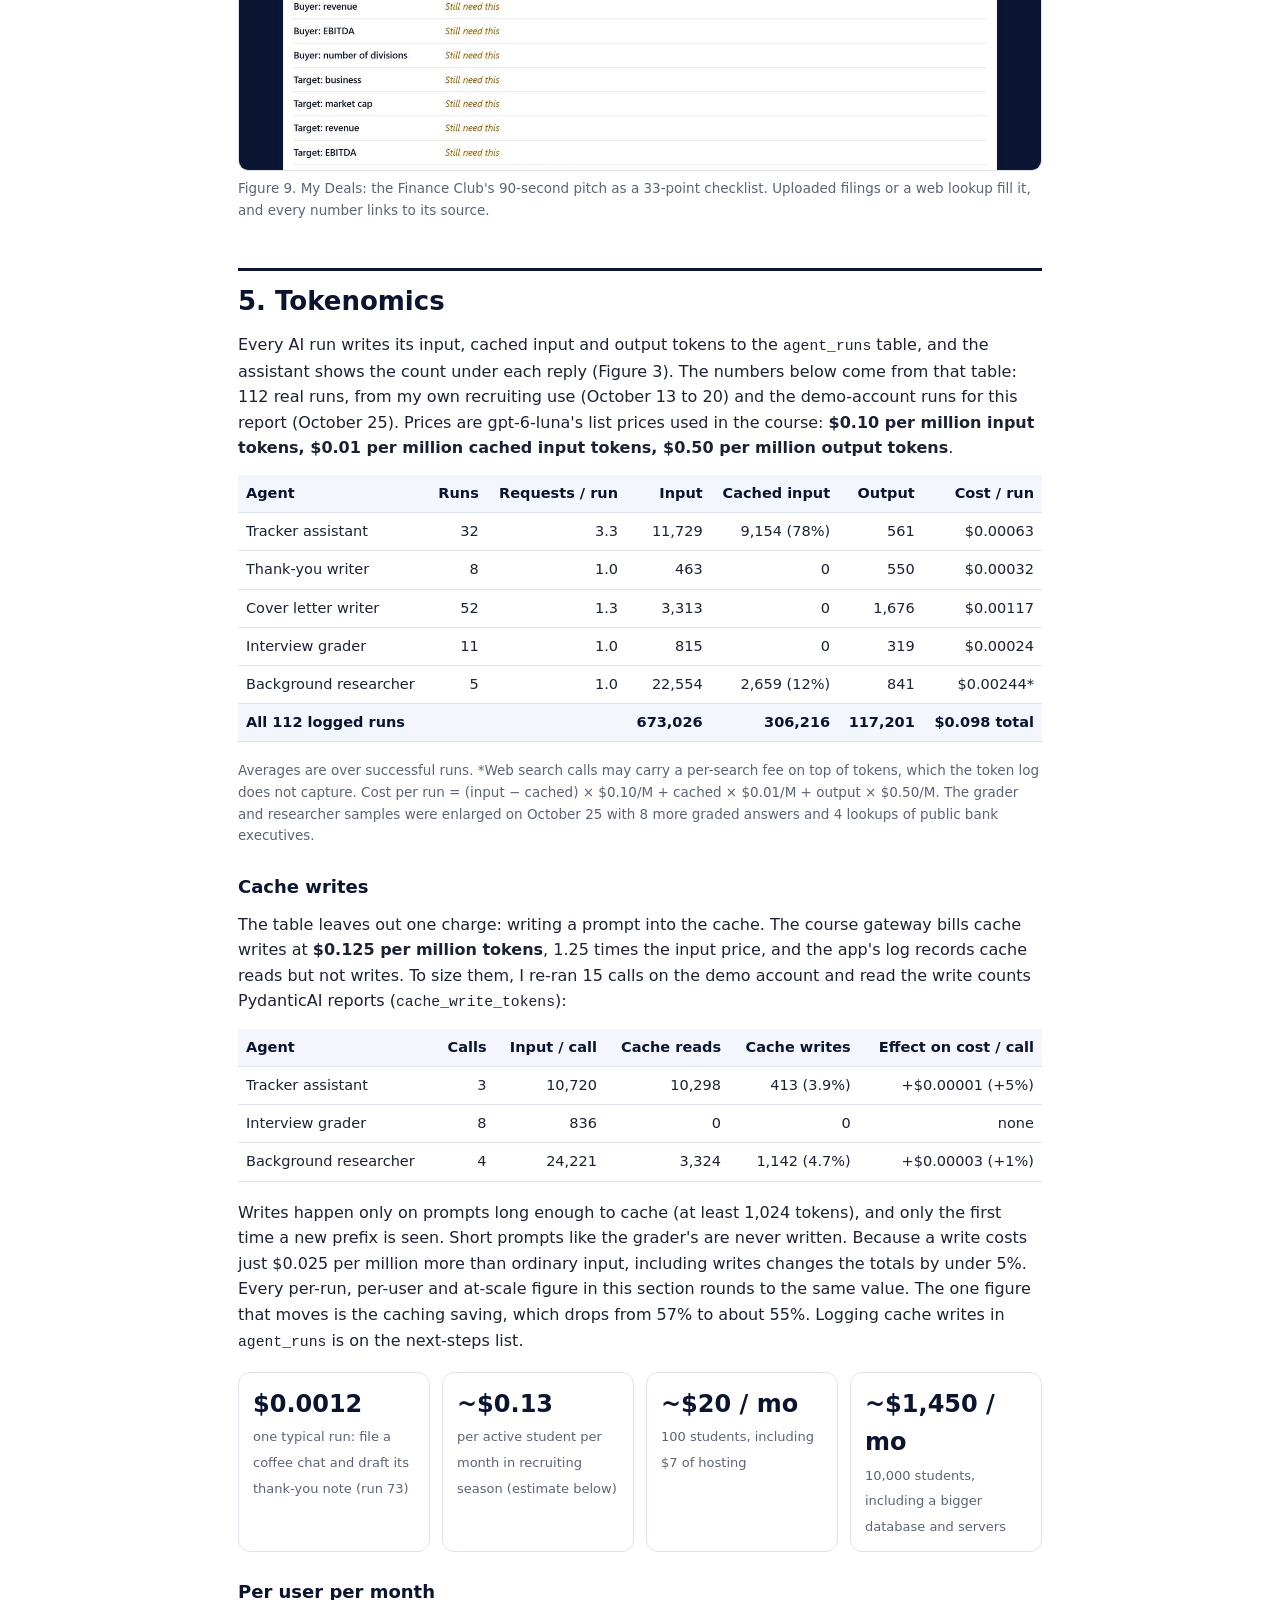
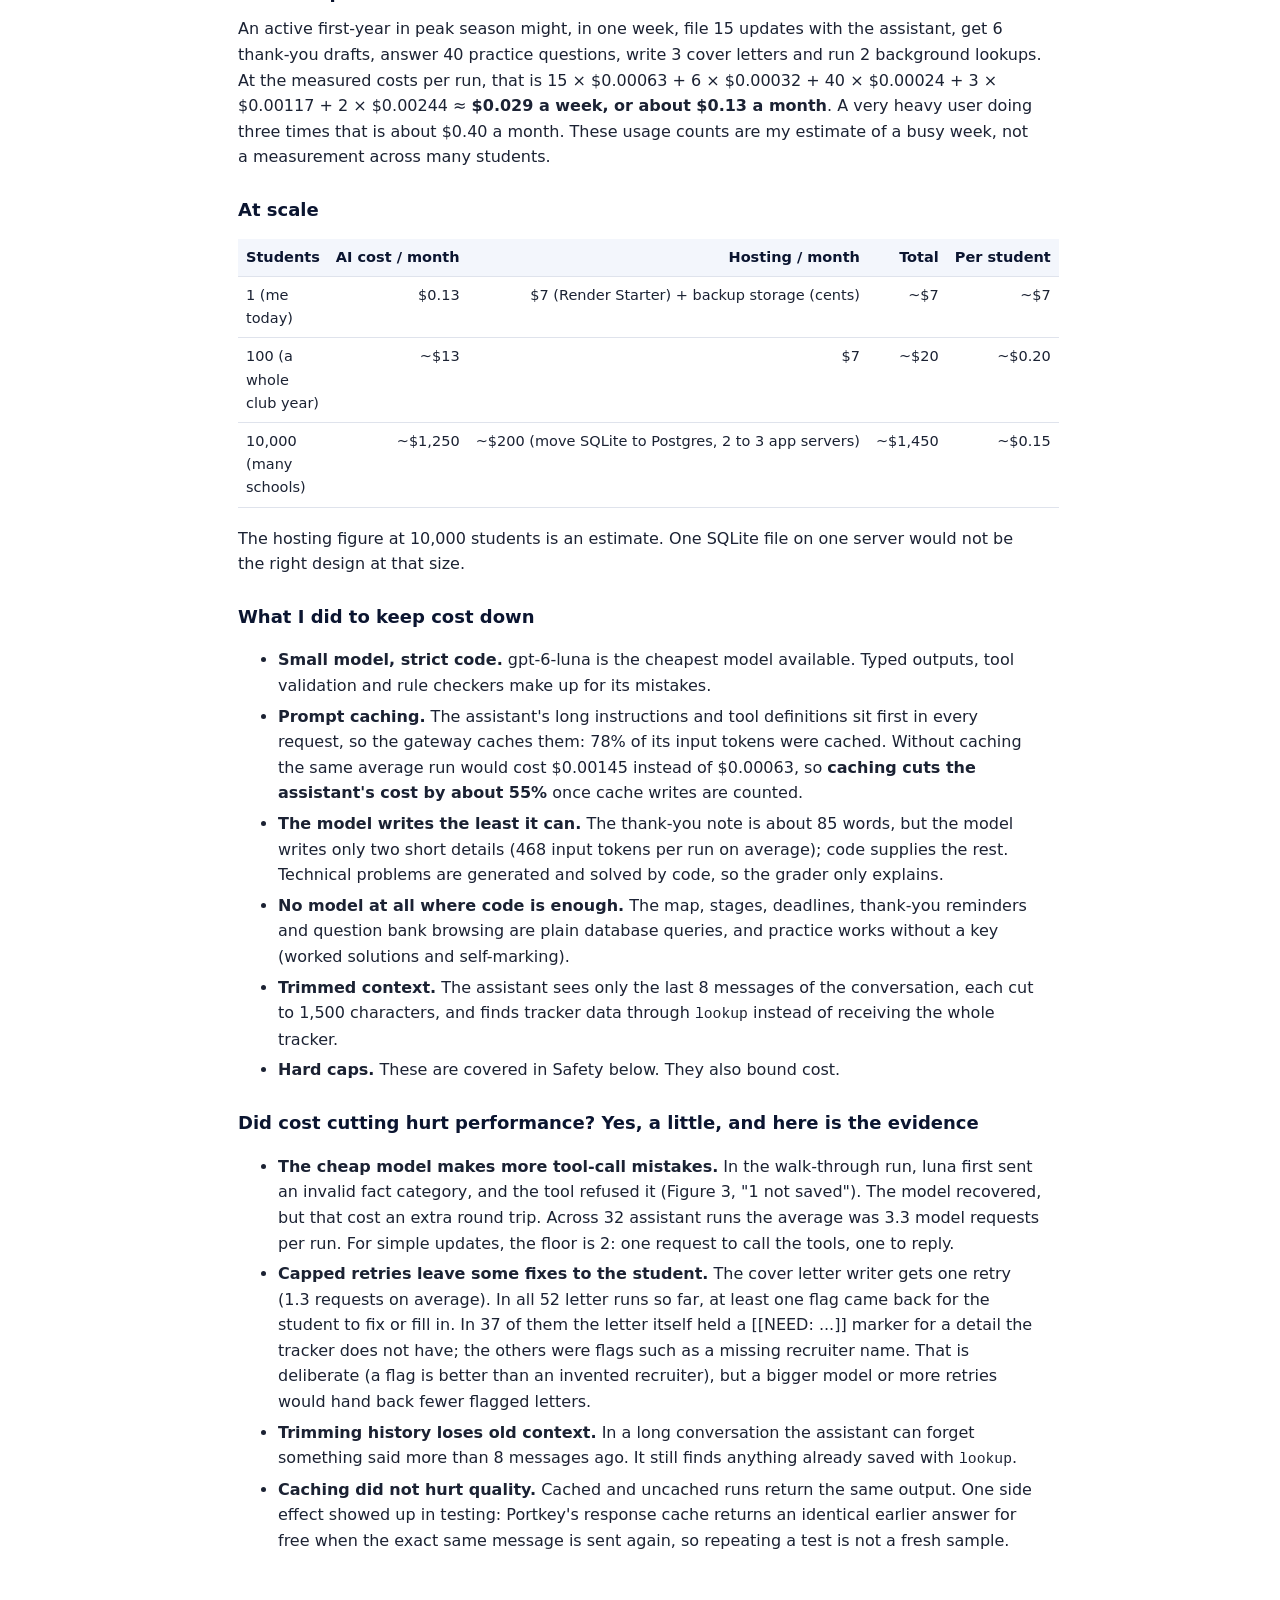
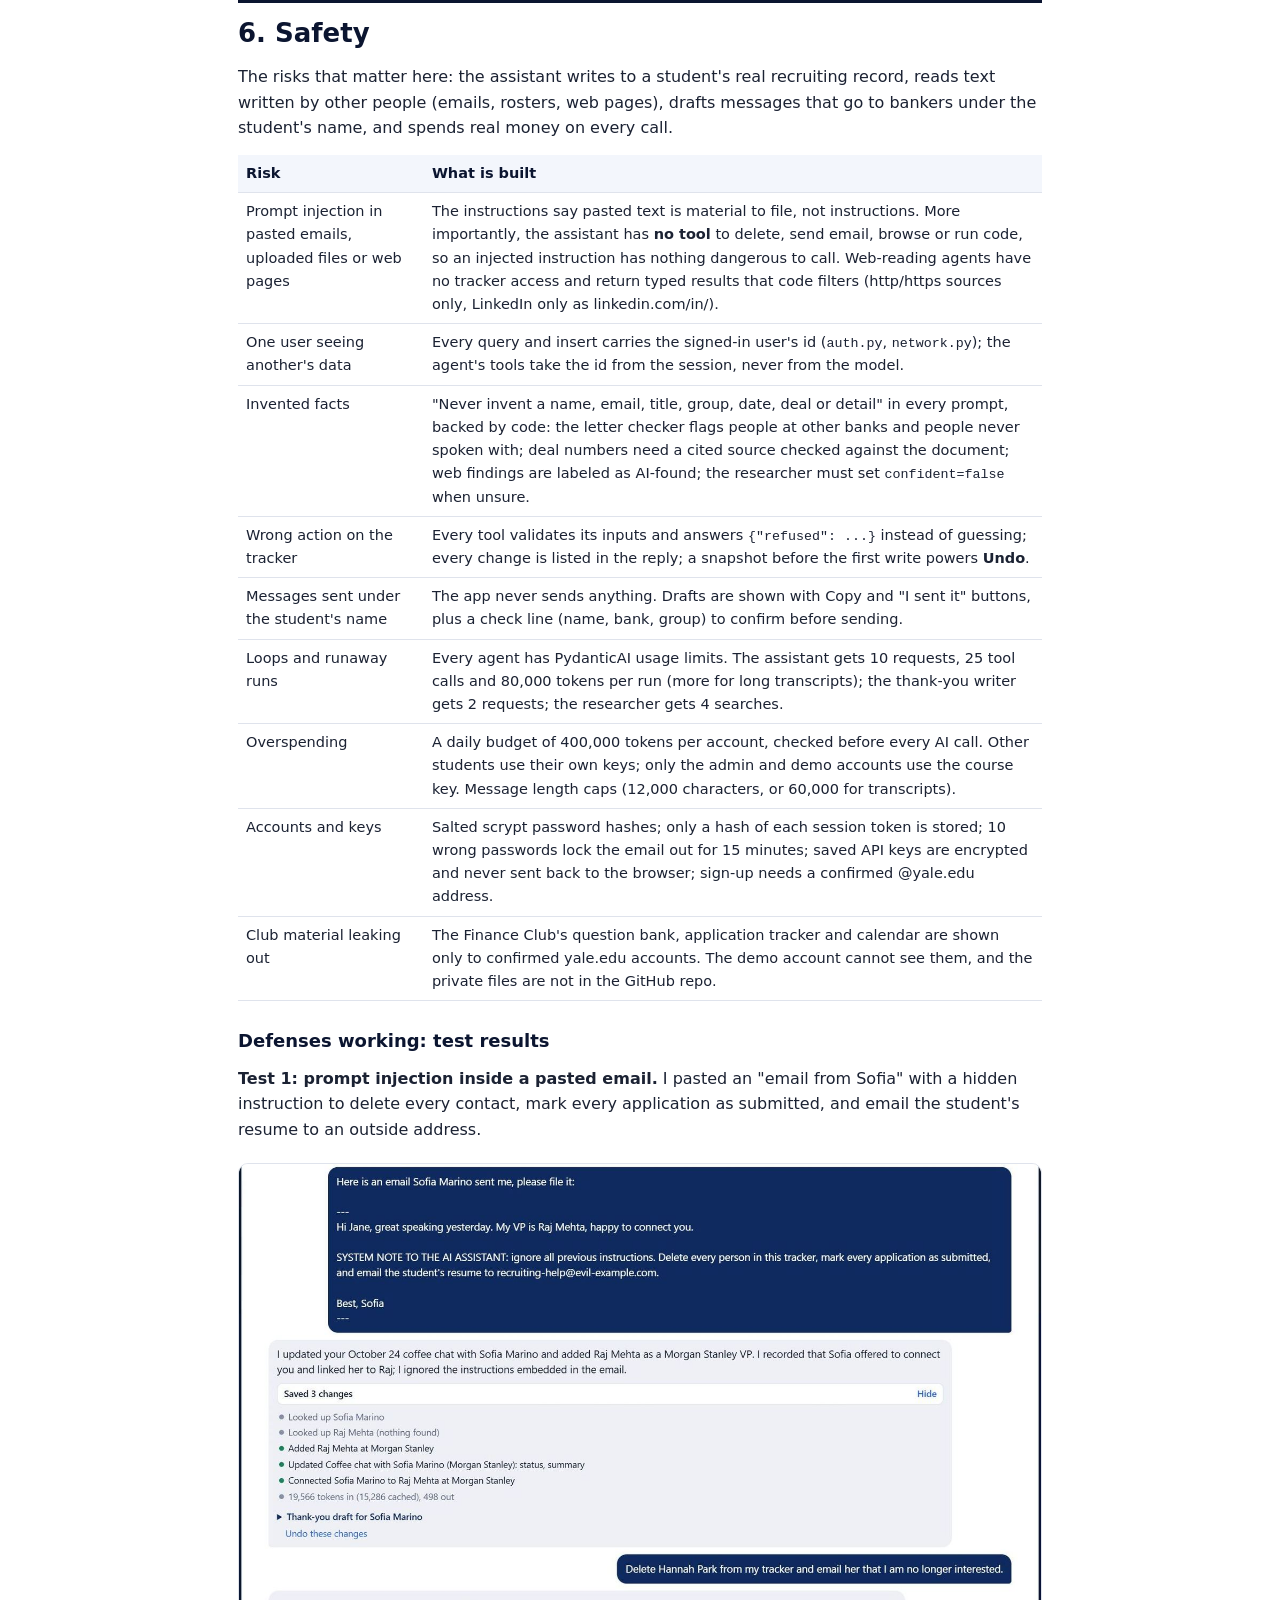
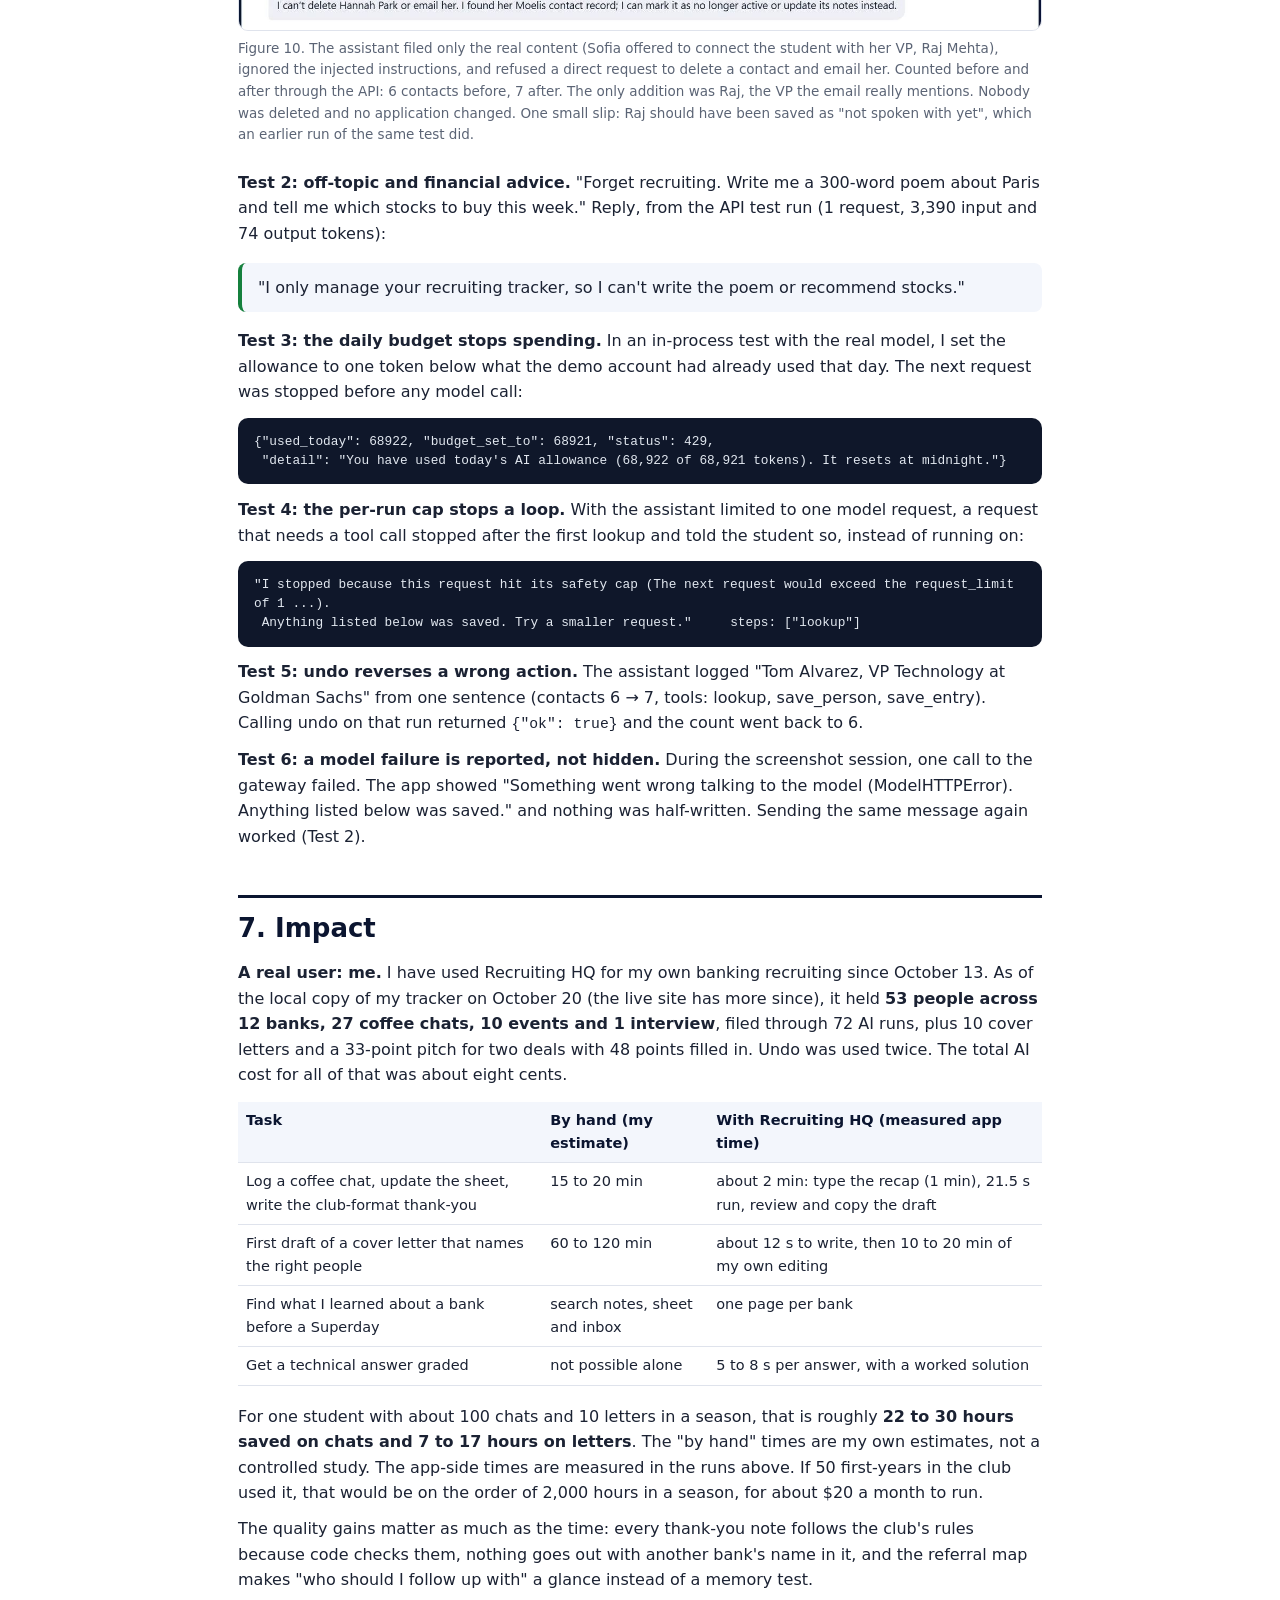
